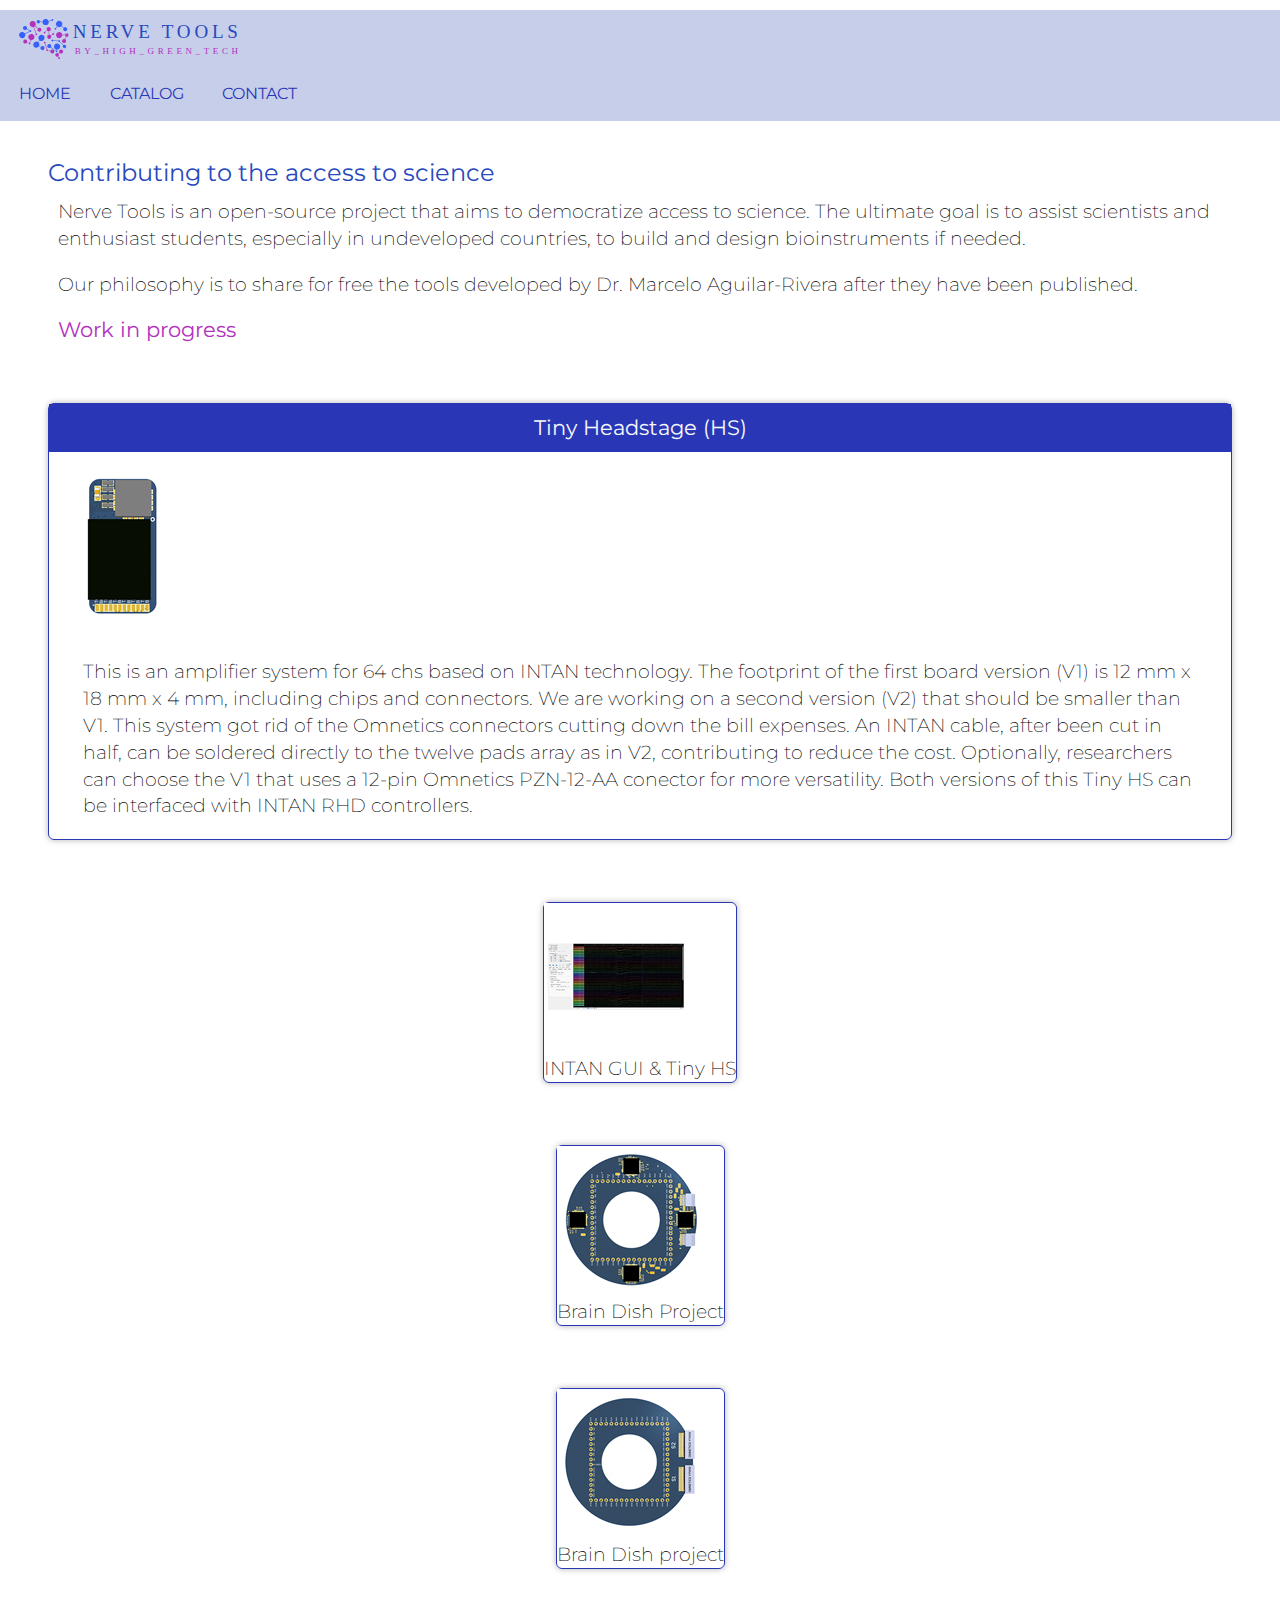
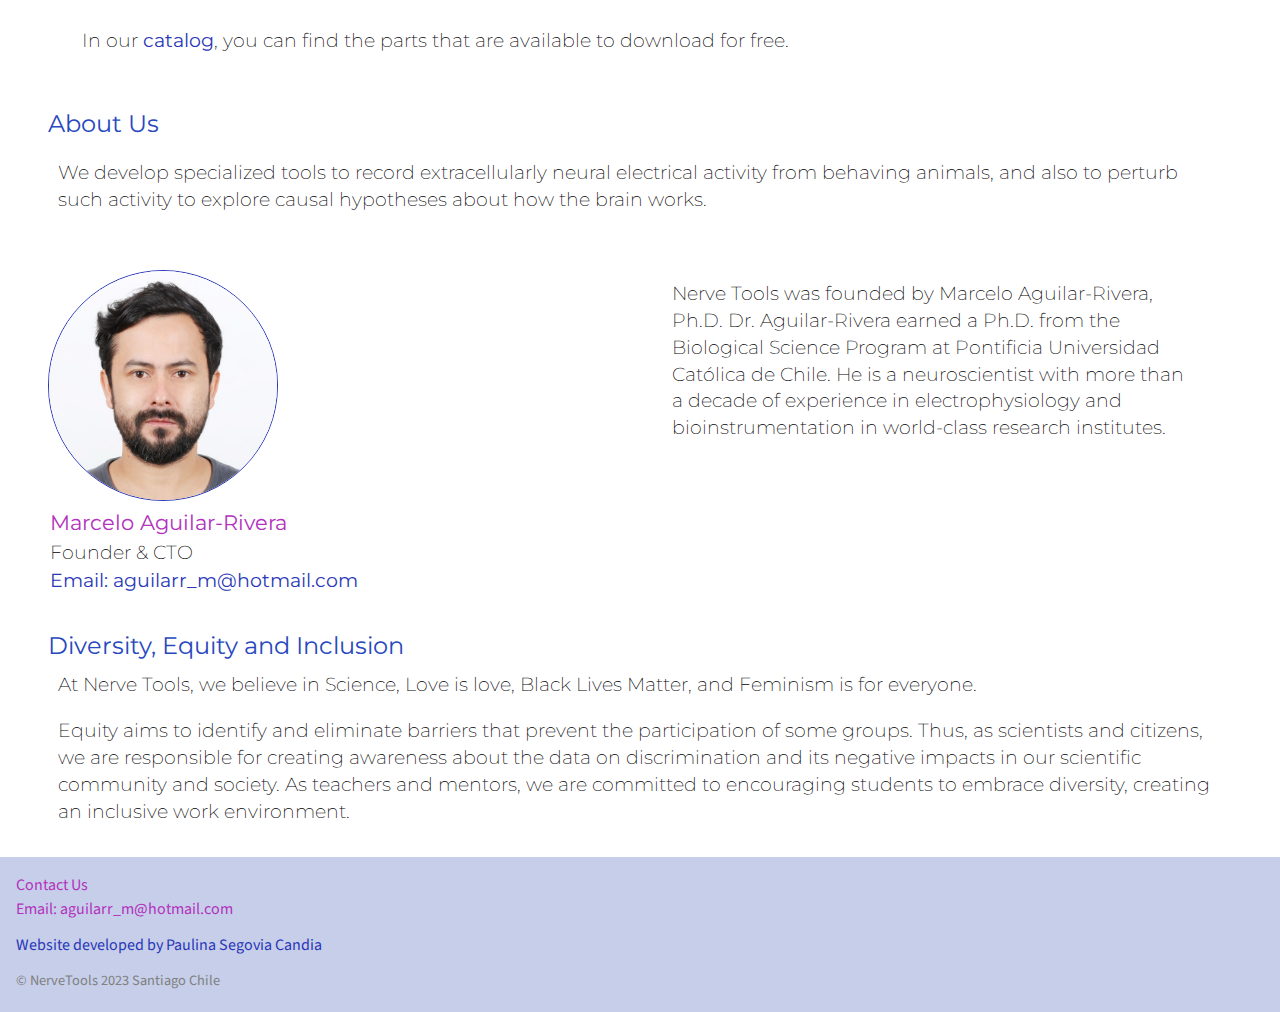
==== index.html @ 21c8c2d5 "CSS variables" ====
<!DOCTYPE html>
<html lang="en">
  <head>
    <meta charset="utf-8">
    <meta http-equiv="X-UA-Compatible" content="ie=edge">
    <meta name="viewport" content="width=device-width, initial-scale=1"> <!-- to make it responsive -->

    <meta name="description" content="Nervetools by HiGreenTech ">
    <meta name="keywords" content="HiGreenTech, Nervetools, tools for neuroscience, Marcelo Aguilar Rivera ">
    <meta name="author" content="Paulina Segovia, Marcelo Aguilar Rivera">

    <title>Nervetools by Hi Green Tech</title>
    <link rel="stylesheet" href="css/reset.css">
    <link rel="stylesheet" href="css/main.css">
    <link rel="preconnect" href="https://fonts.googleapis.com">
    <link rel="preconnect" href="https://fonts.gstatic.com" crossorigin>
    <link href="https://fonts.googleapis.com/css2?family=Montserrat:wght@200;300;400;800&family=Source+Sans+Pro:wght@200;300;400&display=swap" rel="stylesheet">
    
  </head>

<body>

  <header>
    <div class="logo">
    <img  class="logo" src="images/Logo.svg" alt="Nerve Tools logo">
    </div>

    <div id="nav">
      <nav class="navigation">
        <ul>
          <li><a href="#" class="current">Home</a></li>
          <li><a href="pages/products.html">Catalog</a></li>
          <li><a href="pages/contact.html">Contact</a></li>
        </ul>      
      </nav>
    </div>
  </header>

  <main>
    <article class="description">
   
    <h1>Contributing to the access to science</h1>

    <div class="grouping">
      <p>Nerve Tools is an open-source project that aims to democratize access to science. The ultimate goal is to assist scientists and enthusiast students, especially in undeveloped countries, to build and design bioinstruments if needed.</p>
      <p>Our philosophy is to share for free the tools developed by Dr. Marcelo Aguilar-Rivera after they have been published.</p>
    </div>

    <h2>Work in progress</h2>
  
    <div class="prodPic">
      <article id="tinyHS">
        <h2> Tiny Headstage (HS)</h2>
        <img src="images/tinyHeadstageSm.jpg" alt="TINY HEADSTAGE">
        
        <p>This is an amplifier system for 64 chs based on INTAN technology. The footprint of the first board version (V1) is 12 mm x 18 mm x 4 mm, including chips and connectors. We are working on a second version (V2) that should be smaller than V1. This system got rid of the Omnetics connectors cutting down the bill expenses. An INTAN cable, after been cut in half, can be soldered directly to the twelve pads array as in V2, contributing to reduce the cost. Optionally, researchers can choose the V1 that uses a 12-pin Omnetics PZN-12-AA conector for more versatility. Both versions of this Tiny HS can be interfaced with INTAN RHD controllers. </p>
      </article>

      <article id="intanG">
        <img src="images/intanGuiSm.jpg" alt="INTAN GUi">
        <h3> INTAN GUI & Tiny HS</h3>
      </article>
  
      <article id="brainD">
        <img src="images/BrainDishProjectSm.jpg" alt="brain dish project">
        <h3> Brain Dish Project</h3>
      </article>

      <article id="brainD2">
        <img src="images/BrainDishProject2Sm.jpg" alt="brain dish project">
        <h3>Brain Dish project</h3>
      </article>

    <div class="grouping">
     
     
      <p>In our<a id="catalogue" href="pages/products.html"> catalog</a>, you can find the parts that are available to download for free.</p>
      </div>
    
  </div>
  </article>

  <article class="grouping" id="about">
      <h1>About Us</h1>

      <div class="grouping2">
      <p id="p1">We develop specialized tools to record extracellularly neural electrical activity from behaving animals, and also to perturb such activity to explore causal hypotheses about how the brain works.</p>
      
      <div class="marcelo" id="marceloInfo">
        <img id="marceloPic" src="images/marcelo2.jpeg" alt="Marcelo Aguilar-Rivera">
      <h2>Marcelo Aguilar-Rivera</h2>
      <h3 id="founder">Founder & CTO</h3>
      <a class="email" href="mailto:aguilarr_m@hotmail.com">Email: aguilarr_m@hotmail.com</a> 
      </div>
     
      <div id="descP">
        <p> Nerve Tools was founded by Marcelo Aguilar-Rivera, Ph.D. Dr. Aguilar-Rivera earned a Ph.D. from the Biological Science Program at Pontificia Universidad Católica de Chile. He is a neuroscientist with more than a decade of experience in electrophysiology and bioinstrumentation in world-class research institutes. </p>  
      </div>   

    </div>
  </article>

  <article class="DEI">
      <h1>Diversity, Equity and Inclusion</h1>
      <p>At Nerve Tools, we believe in Science, Love is love, Black Lives Matter, and Feminism is for everyone. </p>
    
      <p>  Equity aims to identify and eliminate barriers that prevent the participation of some groups. Thus, as scientists and citizens, we are responsible for creating awareness about the data on discrimination and its negative impacts in our scientific community and society. As teachers and mentors, we are committed to encouraging students to embrace diversity, creating an inclusive work environment.</p>
  </article>

</main>
<footer>
  <div>
   <ul>
    <li><a href="pages/contact.html">Contact Us</a> </li>
    <li><a href="mailto:aguilarr_m@hotmail.com">Email: aguilarr_m@hotmail.com</a></li>
    
   </ul>


    <p id="paulina"> Website developed by Paulina Segovia Candia</p>
    <p class="copy">&copy; NerveTools 2023 Santiago Chile</p>


  </div>

</footer>
</body>
  </html>
---- css/main.css ----
/*****************************************************************
***********************************************************
     2. GLOBAL STYLES FOR ALL PAGES
***********************************************************
**********************************************************************/


  /* GLOBAL VARIABLES */

:root {
  /* typography*/
  --primary-font: 'Montserrat', sans-serif;
  --secondary-font: 'Source Sans Pro', serif;
  --fw-l: 200;
  --fw-m:400;
  --fw-b:800;
  --fs-base: 1rem;
  
  /* colors  */
  
  --primary-color: #c6ceea;
  --secondary-color: #2937B7;
  --tertiary-color: #B232BD;
  --neutral-lt-color: #f8f9fa;
  
  /* helper  */
  --spacer: 1.5rem;
  --spacer-dbl: calc(var(--spacer) * 2);
  --border-radius: 6px;
  --shadow: 0 0 6px rgba(0,0,0,.3);
  }

  * {
    margin: 0;
    padding: 0;
    box-sizing: border-box;
  }

  body {
    font-family: var(--primary-font);
    max-width: 1800px;
    margin: auto;
    min-height: 100vh;
    /* width: 100%; */
    /* height: 100%; */
  }
  
  img {
    max-width: 100%;
    height: auto;
    
  }
  
  /********************************************************
***********************************************************
     3. HEADER
***********************************************************
**************************************************************/

  header {   
    background-color: var(--primary-color);
    margin-bottom: 0;
    color: var(--secondary-color);
  }

  .logo {
    display: flex;
    flex-direction: row;
    margin: .6em .6em 0 .6em;
  }
  
  a {
    text-decoration: none;
    color: var(--secondary-color);
  }

   /********************************************************
***********************************************************
     4. NAV
***********************************************************
**************************************************************/

.navigation { margin-top: .5em; }

.navigation ul {
  display: flex;
  flex-direction:row;
  justify-content: space-around;
}

.navigation li{
  padding: .4em;
  border-bottom: none;
  font-weight:400;
  /* font-family: var(--primary-font); */
  }

.navigation a {
  text-transform: uppercase;
  display: block;
  padding: .8em;
  font-size: 1em;
}

.navigation a:hover {  color: #4BA2C2; }

.navigation a:active {  color: #B232BD; }


   /********************************************************
***********************************************************
     5. MAIN
***********************************************************
**************************************************************/
 

  main article {
    margin: 1em 1.5em 0 1.5em;;
    /* padding: .5em 0; */
    /* font-family: var(--primary-font); */
    line-height: 1.4em;
    font-weight: var(--fw-l);
    /* max-width: 800px; */
  }

  main h1 {
    color: #2848BE;
    font-size: calc(var(--fs-base)*1.5);
    font-weight: var(--fw-m);
    margin-bottom: .5em;
    line-height: 1.1em;
  }

  main h2 {
    color: #B232BD;
    font-size: calc(var(--fs-base)*1.3);
    margin-bottom: .3em;
    font-weight: var(--fw-m);
    margin: .5em .5em 1em .5em;
}

  /* main h3 {
    color: var(--secondary-color);
    font-weight: var(--fw-l);
   
} */

div.prodPic {
  display: flex;
  flex-direction: column;
  gap: var(--spacer);
  /* flex-direction: column;
  justify-content: center;
  align-items: center; */
}

.prodPic article {
  border: solid 1px var(--secondary-color);
  border-radius:  var(--border-radius);
  box-shadow: var(--shadow);  
}

.prodPic h2 {
  text-align: center;
  background-color: var(--secondary-color);
  color: var(--neutral-lt-color);
  margin-top: 0;
  margin-left: 0;
  margin-right: 0;
  padding: 0.5em;
}
 .prodPic img {
  margin: auto;
 }

 .prodPic p {
  padding: var(--spacer) var(--spacer) 0;
}


#catalogue {
  color:var(--secondary-color);
}
 
.marcelo h3 {
  margin: .5em .5em 1em .5em; 
}

article p {
  margin: .5em .5em 1em .5em;
}
.products a, .description a {
    color: var(--tertiary-color);
    font-weight: var(--fw-m);
}

.bigManip, .smallManip, .PCBs, .screws {
    display: flex;
    flex-wrap: wrap;
    gap: 0 2em;
    justify-content:space-around;
    margin-bottom: .5em;
}

#marceloPic {
  border-radius: 10em;
  border: solid 1px var(--secondary-color);
  max-width: 40%;
}

.marcelo h2, .marcelo h3, .marcelo a {
    margin: .2em 0 ;
}

.email {
    color:var(--secondary-color);
    /* font-family: var(--primary-font); */
    font-weight: var(--fw-m);
}

.DEI ul li::before {
  content: "\2022"; 
  color:var(--secondary-color);
  display: inline-block; 
  width: 1.5em; 
  margin-left: 1em; 
} 

 /********************************************************
***********************************************************
     5. CONTACT FORM
***********************************************************
**************************************************************/

.contactForm {  
  min-height: 100vh;
 }

 #simpleForm {
  margin: auto ;
  margin-top: 3em;
  padding: 1.5em;
  border: solid 2px var(--secondary-color);
  border-radius: 10px;
  min-width: 200px;
  max-width: 350px;
 }


/*
.contactForm p {
  font-size: 1em;
  margin-bottom: .5em;
}

form {
  background-color: #fff;
  border: solid 1px #666;
  padding: 1em;
  margin-bottom: 2em;
}

fieldset {
  padding: 1em;
  margin-bottom: 1em;
  border-radius: 5px;
}

legend {  padding: .5em; }

form li {
  margin-bottom: .7em;
  padding: .2em;
}

input[type="radio"]+label, input[type="checkbox"]+label { ********ATTRIBUTE SELECTOR****** */
  /* display: inline;
  padding-right: .5em;
}

input, textarea, select{
  padding: .5em;
  font-family: 'Montserrat', sans-serif;
  border: solid 1px #1161A2;
  border-radius: 3px;
}

.radio li {  display: inline-block; }

.span {
  padding-bottom: .5em;
  display: block;
}

.rSign { font-size: 1.5em; }

#message {
  display: block;
  width: 100%;
  resize: none;
  height: 200px;
}

#required {
  color: black;
  margin: 0;
  padding: 0 0.2em 1em;
  font-size: 1em;
}

#submit {
  padding: 1em 10em;
  font-size: .8em;
  text-transform: uppercase;
  color: white;
  background-color:#B232BD;
  display: block;
  margin: auto;
}

#contactUs {
  margin: 1em auto;
  padding: 1em;
  background-color: #9BA9D7;
} */

 /********************************************************
***********************************************************
     5. FOOTER
***********************************************************
**************************************************************/

footer div {
    padding: 1em ;
    background-color: var(--primary-color);
    margin-top: 2em;
    color: var(--tertiary-color);
    font-family: 'Source Sans Pro';
}

#paulina {
  color: var(--secondary-color);
  margin-top: 1em;
  font-size: 1em;
}
footer a {
    color:var(--tertiary-color);
    line-height: 1.5em;
}

footer a:hover {  color: #4BA2C2; }

footer a:active {  color:var(--secondary-color); }

.copy {
    font-size: .9em;
    color: gray;
    line-height: 2em;
    margin-top: 1em;
}


/* beginning Medium and desktop size screen*/

@media screen and (min-width:601px) {

  .navigation ul {
    justify-content:flex-start;
  }

  main {
    font-size: 1.2em;
    margin-left: 2.5em;
    margin-right: 2.5em;
}


 main article {
  margin: auto;
  margin-top: 2em;
 }

.prodPic {
  display: flex;
  flex: row;
  gap: var(--spacer-dbl);
  /* grid-column: 1 / span 3;
  grid-row: 1 / span 3; */

}
 
  /*******ABOUT US HOME*********/
.grouping2 {
  display: grid;
  gap: 2em;
}

#p1 {
  grid-column: 1 / span 3 ;
  grid-row: 1 / 1;
}
#marceloInfo {
  grid-column: 1/ 2;
  grid-row: 2 / 3;
}

#descPic {
  grid-column: 2 / 3;
  grid-row: 2 / 3;
}

.marcelo h2, .marcelo h3, .marcelo a {
  margin: .1em;
}
}
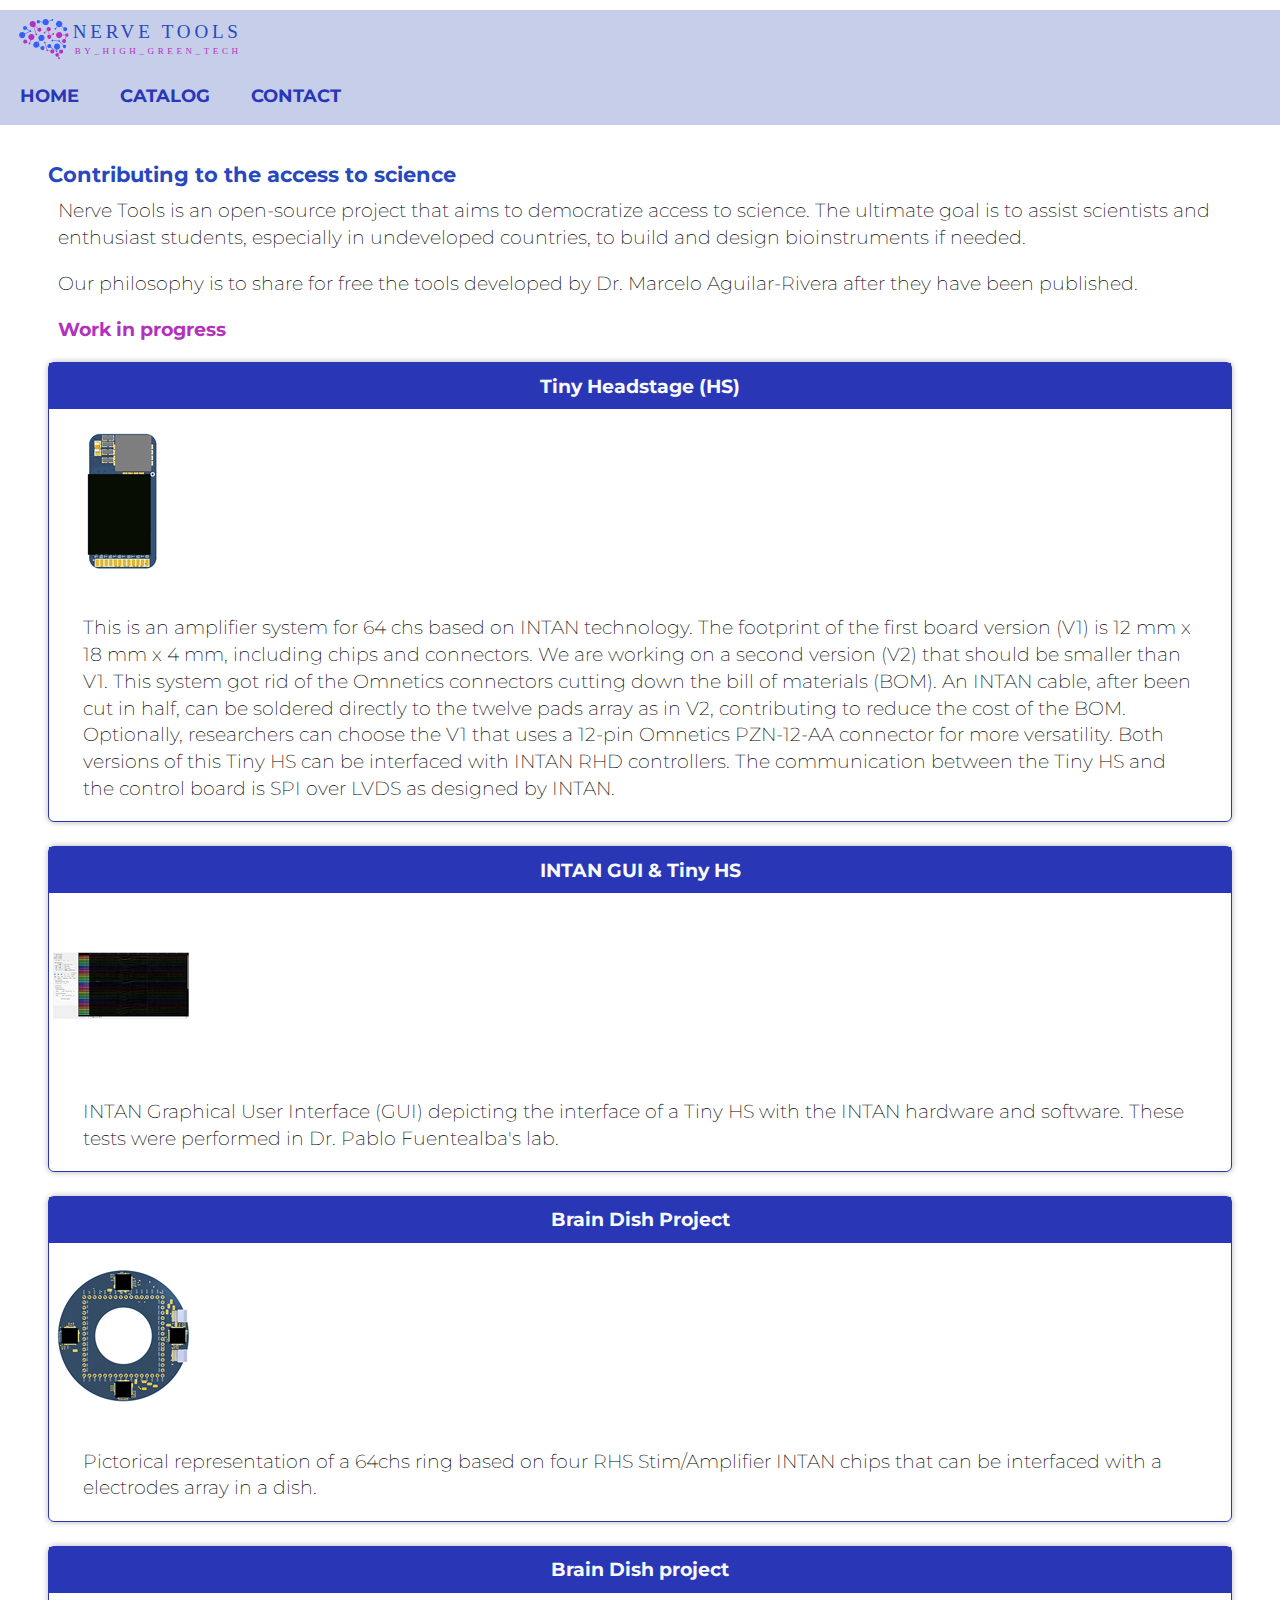
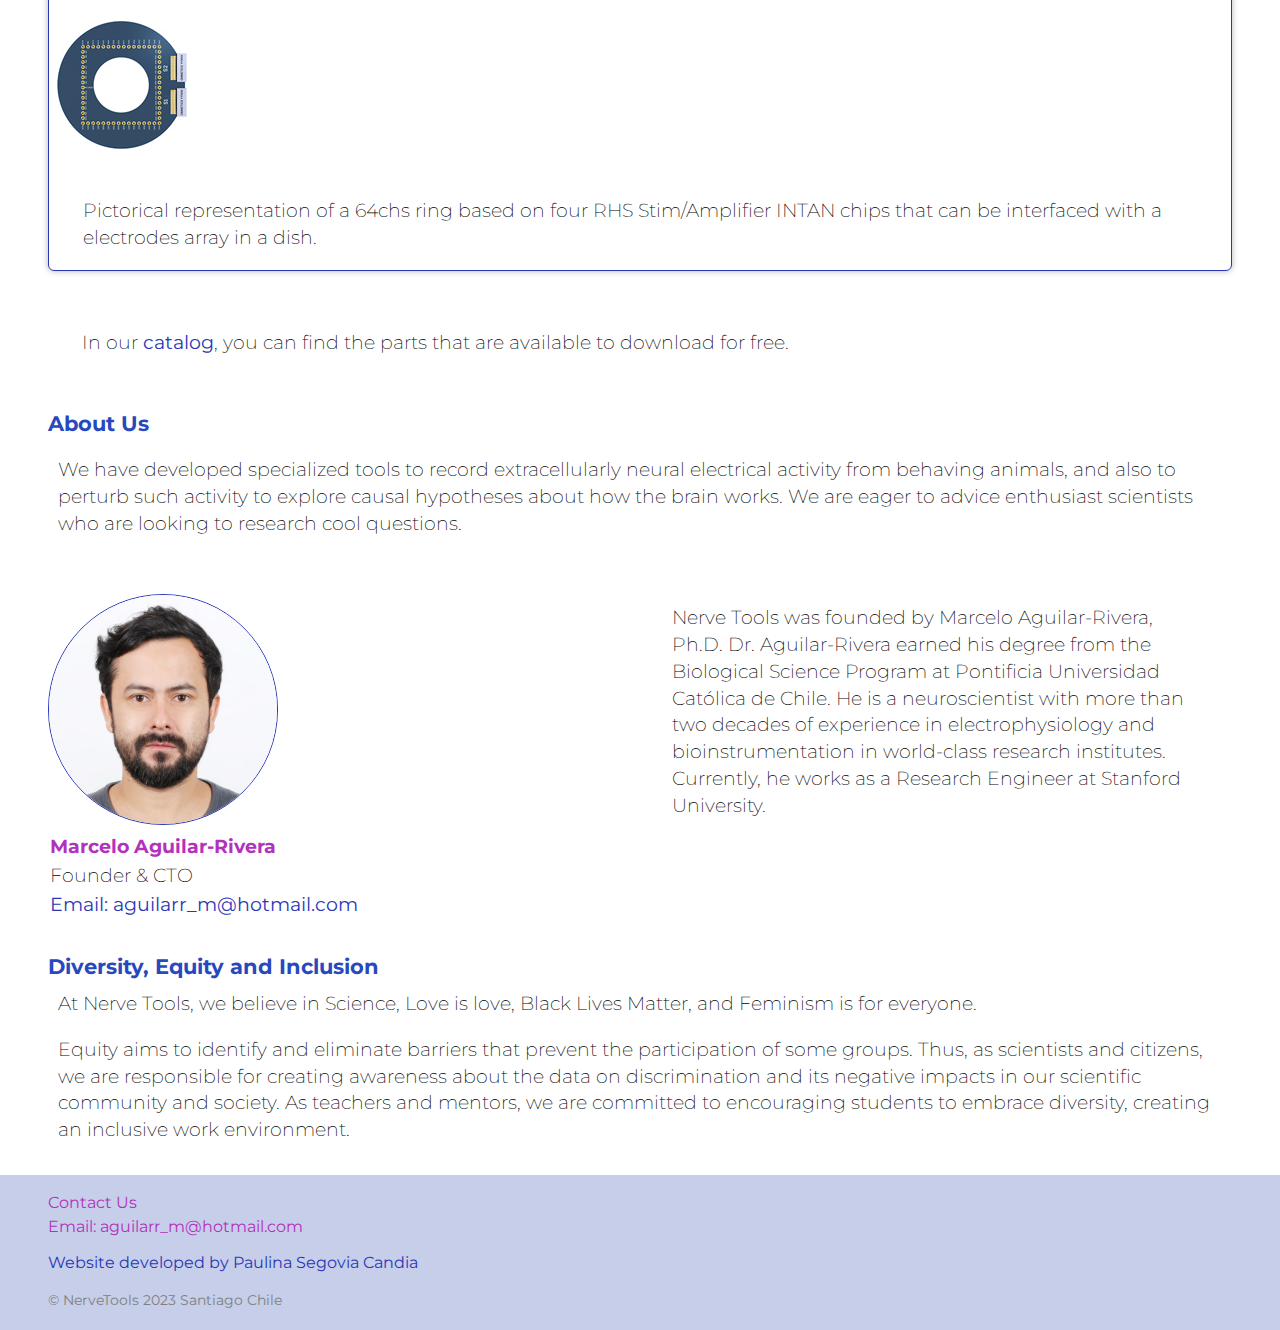
==== commit fd7e65fe: "mian CSS modifications HTML new content" ====
--- a/index.html
+++ b/index.html
@@ -14,7 +14,7 @@
     <link rel="stylesheet" href="css/main.css">
     <link rel="preconnect" href="https://fonts.googleapis.com">
     <link rel="preconnect" href="https://fonts.gstatic.com" crossorigin>
-    <link href="https://fonts.googleapis.com/css2?family=Montserrat:wght@200;300;400;800&family=Source+Sans+Pro:wght@200;300;400&display=swap" rel="stylesheet">
+    <link href="https://fonts.googleapis.com/css2?family=Montserrat:wght@200;300;400;700;800&family=Source+Sans+Pro:wght@200;300;400&display=swap" rel="stylesheet">
     
   </head>
 
@@ -53,22 +53,26 @@
         <h2> Tiny Headstage (HS)</h2>
         <img src="images/tinyHeadstageSm.jpg" alt="TINY HEADSTAGE">
         
-        <p>This is an amplifier system for 64 chs based on INTAN technology. The footprint of the first board version (V1) is 12 mm x 18 mm x 4 mm, including chips and connectors. We are working on a second version (V2) that should be smaller than V1. This system got rid of the Omnetics connectors cutting down the bill expenses. An INTAN cable, after been cut in half, can be soldered directly to the twelve pads array as in V2, contributing to reduce the cost. Optionally, researchers can choose the V1 that uses a 12-pin Omnetics PZN-12-AA conector for more versatility. Both versions of this Tiny HS can be interfaced with INTAN RHD controllers. </p>
+        <p>This is an amplifier system for 64 chs based on INTAN technology. The footprint of the first board version (V1) is 12 mm x 18 mm x 4 mm, including chips and connectors. We are working on a second version (V2) that should be smaller than V1. This system got rid of the Omnetics connectors cutting down the bill of materials (BOM). An INTAN cable, after been cut in half, can be soldered directly to the twelve pads array as in V2, contributing to reduce the cost of the BOM. Optionally, researchers can choose the V1 that uses a 12-pin Omnetics PZN-12-AA connector for more versatility. Both versions of this Tiny HS can be interfaced with INTAN RHD controllers. The communication between the Tiny HS and the control board is SPI over LVDS as designed by INTAN.</p>
       </article>
 
       <article id="intanG">
+        <h2> INTAN GUI & Tiny HS</h2>
         <img src="images/intanGuiSm.jpg" alt="INTAN GUi">
-        <h3> INTAN GUI & Tiny HS</h3>
+        <p>INTAN Graphical User Interface (GUI) depicting the interface of a Tiny HS with the INTAN hardware and software. These tests were performed in Dr. Pablo Fuentealba's lab.</p>
+        
       </article>
   
       <article id="brainD">
+        <h2> Brain Dish Project</h2>
         <img src="images/BrainDishProjectSm.jpg" alt="brain dish project">
-        <h3> Brain Dish Project</h3>
+        <p>Pictorical representation of a 64chs ring based on four RHS Stim/Amplifier INTAN chips that can be interfaced with a electrodes array in a dish.</p>
       </article>
 
       <article id="brainD2">
+        <h2>Brain Dish project</h2>
         <img src="images/BrainDishProject2Sm.jpg" alt="brain dish project">
-        <h3>Brain Dish project</h3>
+        <p>Pictorical representation of a 64chs ring based on four RHS Stim/Amplifier INTAN chips that can be interfaced with a electrodes array in a dish.</p>
       </article>
 
     <div class="grouping">
@@ -84,7 +88,7 @@
       <h1>About Us</h1>
 
       <div class="grouping2">
-      <p id="p1">We develop specialized tools to record extracellularly neural electrical activity from behaving animals, and also to perturb such activity to explore causal hypotheses about how the brain works.</p>
+      <p id="p1">We have developed specialized tools to record extracellularly neural electrical activity from behaving animals, and also to perturb such activity to explore causal hypotheses about how the brain works. We are eager to advice enthusiast scientists who are looking to research cool questions. </p>
       
       <div class="marcelo" id="marceloInfo">
         <img id="marceloPic" src="images/marcelo2.jpeg" alt="Marcelo Aguilar-Rivera">
@@ -94,7 +98,7 @@
       </div>
      
       <div id="descP">
-        <p> Nerve Tools was founded by Marcelo Aguilar-Rivera, Ph.D. Dr. Aguilar-Rivera earned a Ph.D. from the Biological Science Program at Pontificia Universidad Católica de Chile. He is a neuroscientist with more than a decade of experience in electrophysiology and bioinstrumentation in world-class research institutes. </p>  
+        <p> Nerve Tools was founded by Marcelo Aguilar-Rivera, Ph.D. Dr. Aguilar-Rivera earned his degree from the Biological Science Program at Pontificia Universidad Católica de Chile. He is a neuroscientist with more than two decades of experience in electrophysiology and bioinstrumentation in world-class research institutes. Currently, he works as a Research Engineer at Stanford University. </p>  
       </div>   
 
     </div>
--- a/css/main.css
+++ b/css/main.css
@@ -13,7 +13,7 @@
   --secondary-font: 'Source Sans Pro', serif;
   --fw-l: 200;
   --fw-m:400;
-  --fw-b:800;
+  --fw-b:700;
   --fs-base: 1rem;
   
   /* colors  */
@@ -48,7 +48,7 @@
   img {
     max-width: 100%;
     height: auto;
-    
+ 
   }
   
   /********************************************************
@@ -99,7 +99,8 @@
   text-transform: uppercase;
   display: block;
   padding: .8em;
-  font-size: 1em;
+  font-weight: var(--fw-b);
+  font-size: calc(var(--fs-base) * 1.1);
 }
 
 .navigation a:hover {  color: #4BA2C2; }
@@ -113,29 +114,29 @@
 ***********************************************************
 **************************************************************/
  
-
+  main {
+    margin: 1.5em;
+  }
+  
   main article {
     margin: 1em 1.5em 0 1.5em;;
-    /* padding: .5em 0; */
-    /* font-family: var(--primary-font); */
     line-height: 1.4em;
     font-weight: var(--fw-l);
-    /* max-width: 800px; */
   }
 
   main h1 {
     color: #2848BE;
-    font-size: calc(var(--fs-base)*1.5);
-    font-weight: var(--fw-m);
+    font-size: calc(var(--fs-base)*1.3);
+    font-weight: var(--fw-b);
     margin-bottom: .5em;
     line-height: 1.1em;
   }
 
   main h2 {
     color: #B232BD;
-    font-size: calc(var(--fs-base)*1.3);
+    font-size: calc(var(--fs-base)*1.2);
     margin-bottom: .3em;
-    font-weight: var(--fw-m);
+    font-weight: var(--fw-b);
     margin: .5em .5em 1em .5em;
 }
 
@@ -158,6 +159,7 @@
   border: solid 1px var(--secondary-color);
   border-radius:  var(--border-radius);
   box-shadow: var(--shadow);  
+  margin: 0;
 }
 
 .prodPic h2 {
@@ -331,11 +333,11 @@
 **************************************************************/
 
 footer div {
-    padding: 1em ;
+    padding: 1em 3em;
     background-color: var(--primary-color);
     margin-top: 2em;
     color: var(--tertiary-color);
-    font-family: 'Source Sans Pro';
+    font-family: var(--primary-font);
 }
 
 #paulina {
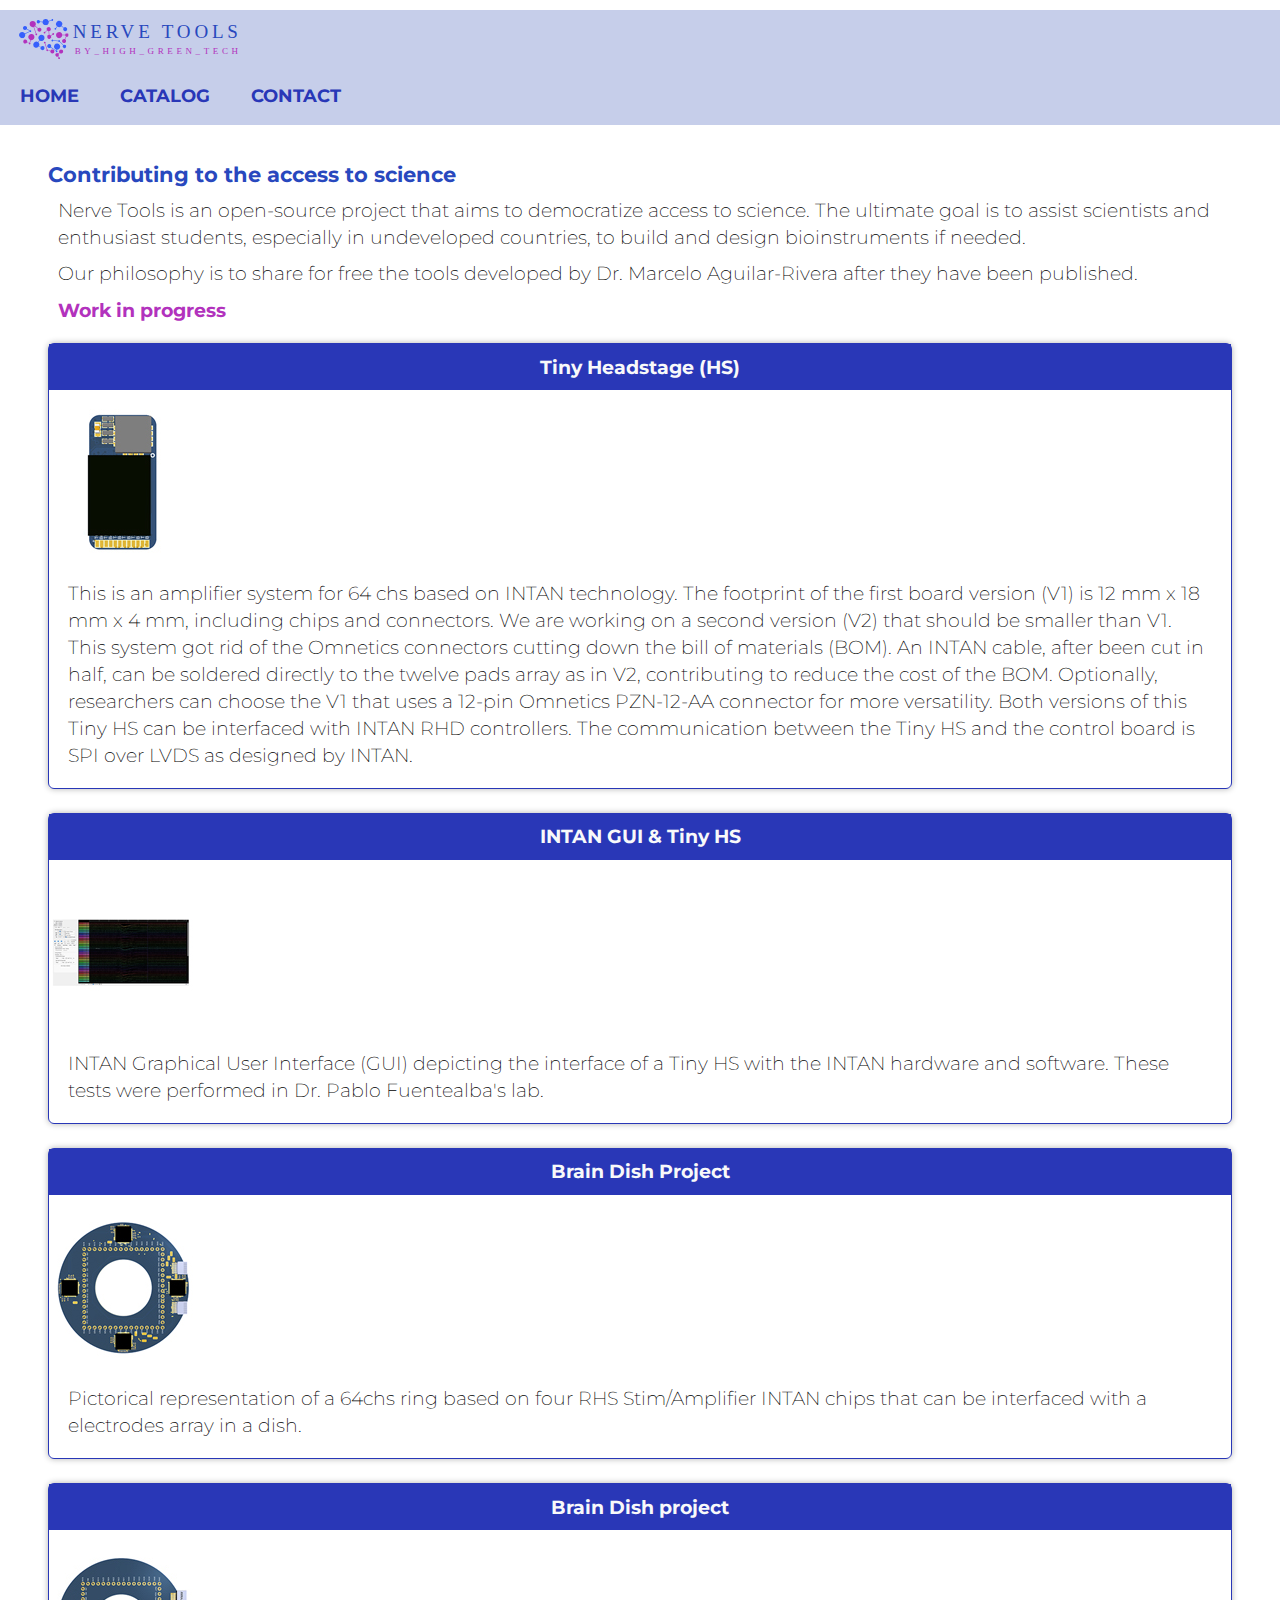
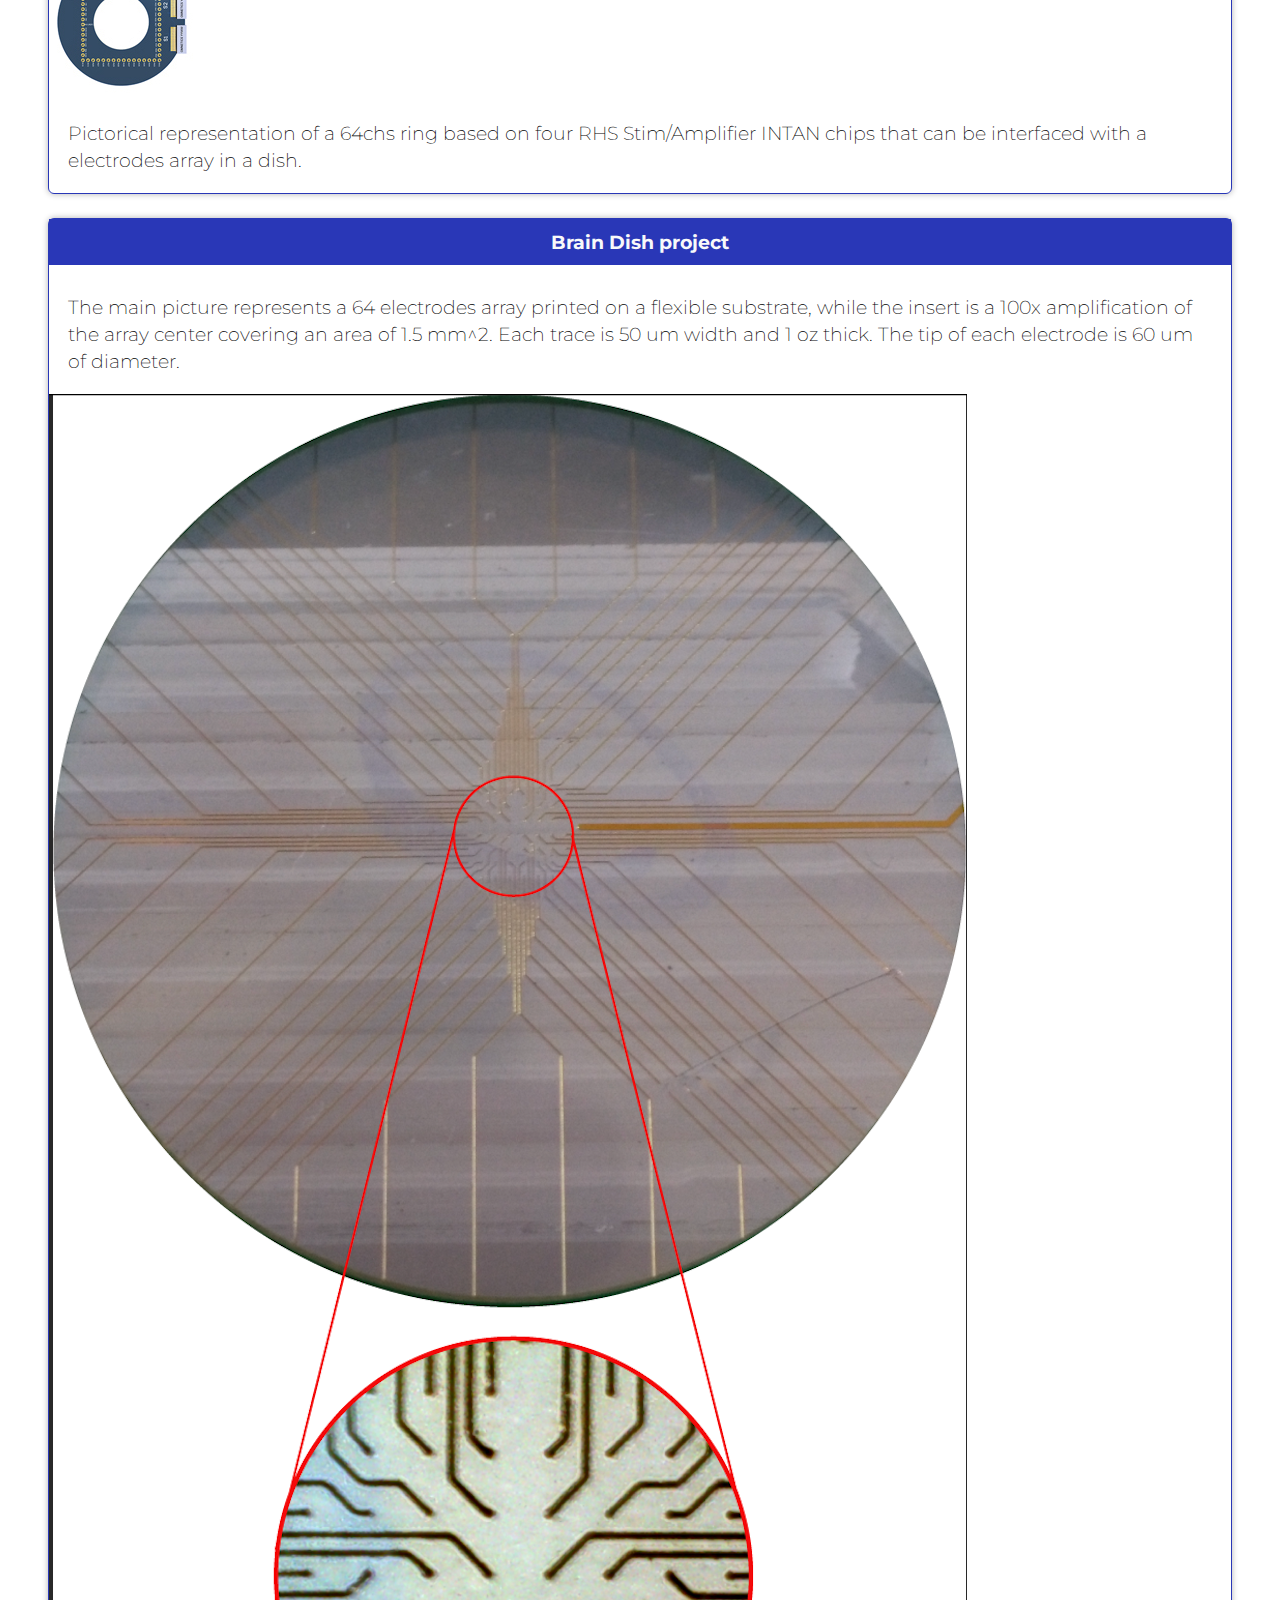
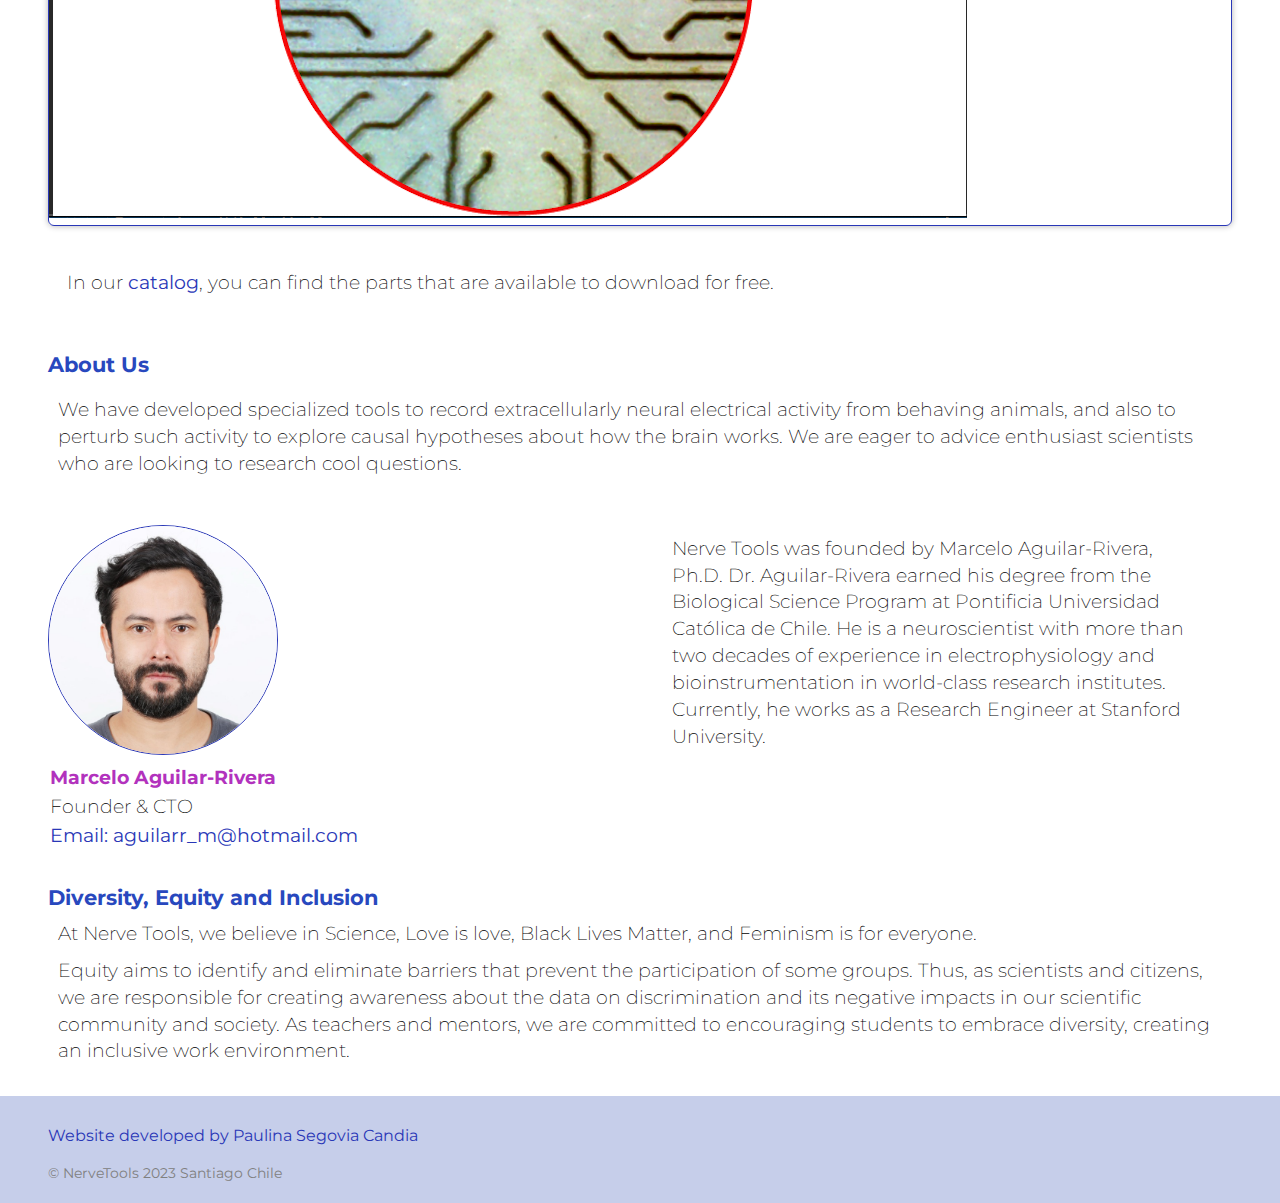
==== commit 25725713: "New content and images" ====
--- a/index.html
+++ b/index.html
@@ -49,33 +49,40 @@
     <h2>Work in progress</h2>
   
     <div class="prodPic">
-      <article id="tinyHS">
+      <article class="artCards">
         <h2> Tiny Headstage (HS)</h2>
         <img src="images/tinyHeadstageSm.jpg" alt="TINY HEADSTAGE">
         
         <p>This is an amplifier system for 64 chs based on INTAN technology. The footprint of the first board version (V1) is 12 mm x 18 mm x 4 mm, including chips and connectors. We are working on a second version (V2) that should be smaller than V1. This system got rid of the Omnetics connectors cutting down the bill of materials (BOM). An INTAN cable, after been cut in half, can be soldered directly to the twelve pads array as in V2, contributing to reduce the cost of the BOM. Optionally, researchers can choose the V1 that uses a 12-pin Omnetics PZN-12-AA connector for more versatility. Both versions of this Tiny HS can be interfaced with INTAN RHD controllers. The communication between the Tiny HS and the control board is SPI over LVDS as designed by INTAN.</p>
       </article>
 
-      <article id="intanG">
+      <article class="artCards">
         <h2> INTAN GUI & Tiny HS</h2>
         <img src="images/intanGuiSm.jpg" alt="INTAN GUi">
         <p>INTAN Graphical User Interface (GUI) depicting the interface of a Tiny HS with the INTAN hardware and software. These tests were performed in Dr. Pablo Fuentealba's lab.</p>
         
       </article>
   
-      <article id="brainD">
+      <article class="artCards">
         <h2> Brain Dish Project</h2>
         <img src="images/BrainDishProjectSm.jpg" alt="brain dish project">
         <p>Pictorical representation of a 64chs ring based on four RHS Stim/Amplifier INTAN chips that can be interfaced with a electrodes array in a dish.</p>
       </article>
 
-      <article id="brainD2">
+      <article class="artCards">
         <h2>Brain Dish project</h2>
         <img src="images/BrainDishProject2Sm.jpg" alt="brain dish project">
         <p>Pictorical representation of a 64chs ring based on four RHS Stim/Amplifier INTAN chips that can be interfaced with a electrodes array in a dish.</p>
       </article>
 
-    <div class="grouping">
+      <article class="artCards">
+        <h2>Brain Dish project</h2>
+        <p>The main picture represents a 64 electrodes array printed on a flexible substrate, while the insert is a 100x amplification of the array center covering an area of 1.5 mm^2. Each trace is 50 um width and 1 oz thick. The tip of each electrode is 60 um of diameter.</p>
+        <img src="images/flexElectrodes.png" alt="brain dish project">
+        
+      </article>
+
+      <div class="grouping">
      
      
       <p>In our<a id="catalogue" href="pages/products.html"> catalog</a>, you can find the parts that are available to download for free.</p>
@@ -114,11 +121,11 @@
 </main>
 <footer>
   <div>
-   <ul>
+   <!-- <ul>
     <li><a href="pages/contact.html">Contact Us</a> </li>
     <li><a href="mailto:aguilarr_m@hotmail.com">Email: aguilarr_m@hotmail.com</a></li>
     
-   </ul>
+   </ul> -->
 
 
     <p id="paulina"> Website developed by Paulina Segovia Candia</p>
--- a/css/main.css
+++ b/css/main.css
@@ -155,7 +155,7 @@
   align-items: center; */
 }
 
-.prodPic article {
+.artCards {
   border: solid 1px var(--secondary-color);
   border-radius:  var(--border-radius);
   box-shadow: var(--shadow);  
@@ -176,7 +176,7 @@
  }
 
  .prodPic p {
-  padding: var(--spacer) var(--spacer) 0;
+  padding: .5em;
 }
 
 
@@ -189,8 +189,9 @@
 }
 
 article p {
-  margin: .5em .5em 1em .5em;
-}
+  margin: .5em;
+}
+
 .products a, .description a {
     color: var(--tertiary-color);
     font-weight: var(--fw-m);
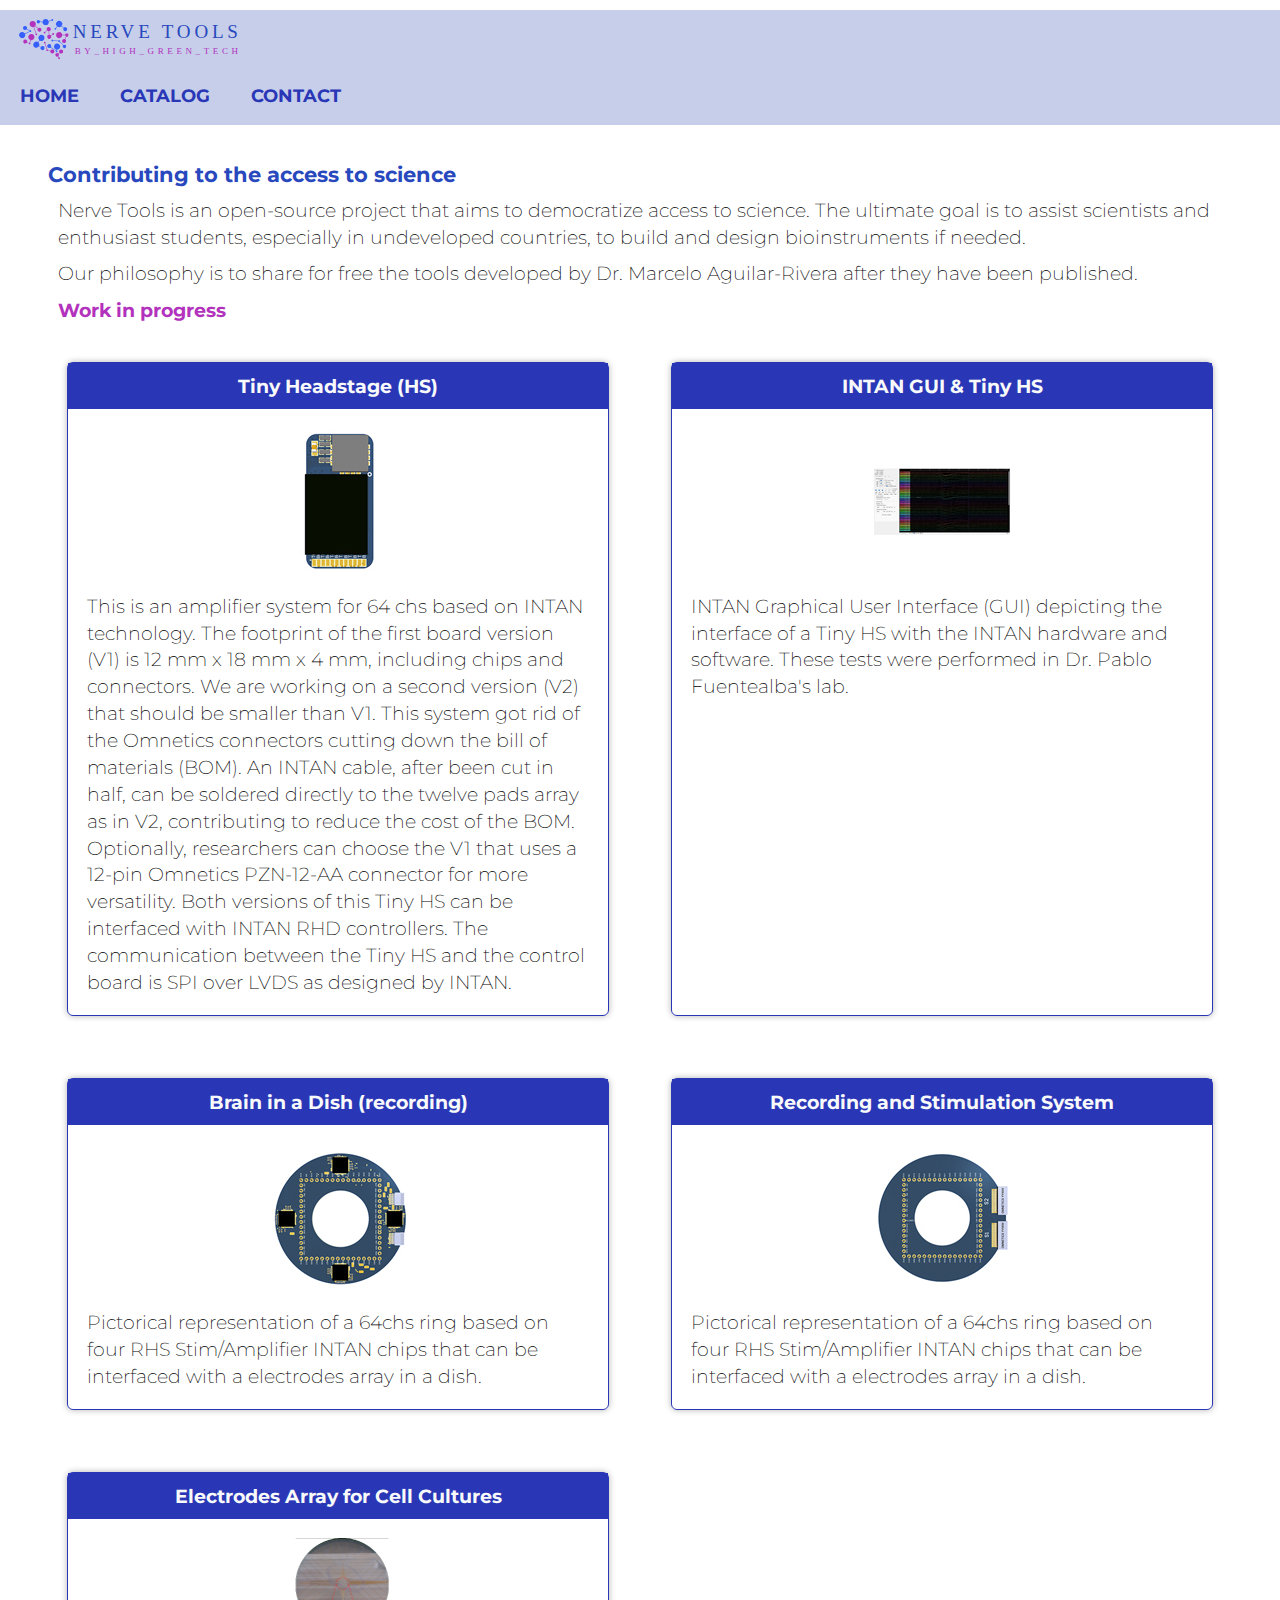
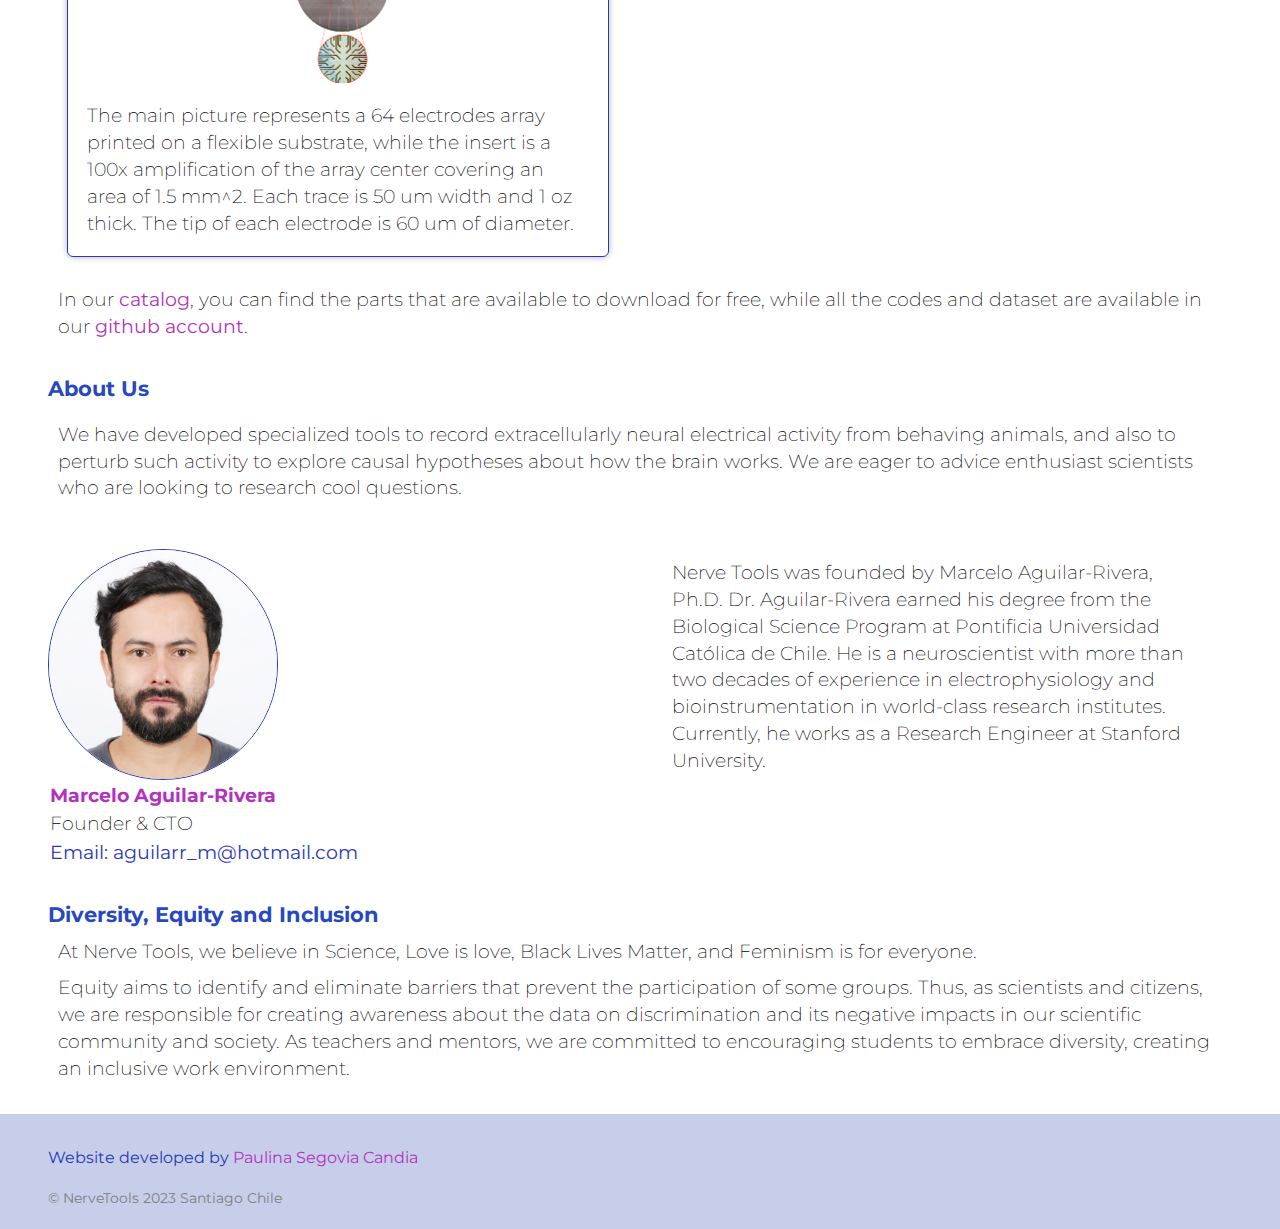
==== commit f0ff0651: "new images, new layout midsize" ====
--- a/index.html
+++ b/index.html
@@ -64,30 +64,27 @@
       </article>
   
       <article class="artCards">
-        <h2> Brain Dish Project</h2>
+        <h2> Brain in a Dish (recording)</h2>
         <img src="images/BrainDishProjectSm.jpg" alt="brain dish project">
         <p>Pictorical representation of a 64chs ring based on four RHS Stim/Amplifier INTAN chips that can be interfaced with a electrodes array in a dish.</p>
       </article>
 
       <article class="artCards">
-        <h2>Brain Dish project</h2>
+        <h2>Recording and Stimulation System</h2>
         <img src="images/BrainDishProject2Sm.jpg" alt="brain dish project">
         <p>Pictorical representation of a 64chs ring based on four RHS Stim/Amplifier INTAN chips that can be interfaced with a electrodes array in a dish.</p>
       </article>
 
       <article class="artCards">
-        <h2>Brain Dish project</h2>
+        <h2>Electrodes Array for Cell Cultures</h2>
+        <img src="images/flexElectrodes_small.png" alt="Electrodes array for cell cultures">
         <p>The main picture represents a 64 electrodes array printed on a flexible substrate, while the insert is a 100x amplification of the array center covering an area of 1.5 mm^2. Each trace is 50 um width and 1 oz thick. The tip of each electrode is 60 um of diameter.</p>
-        <img src="images/flexElectrodes.png" alt="brain dish project">
+      
         
       </article>
-
-      <div class="grouping">
-     
-     
-      <p>In our<a id="catalogue" href="pages/products.html"> catalog</a>, you can find the parts that are available to download for free.</p>
-      </div>
-    
+  </div>
+  <div class="grouping">
+    <p>In our<a href="pages/products.html"> catalog</a>, you can find the parts that are available to download for free, while all the codes and dataset are available in our <a href="https://github.com/nervetools" target="_blank"> github account</a>. </p>
   </div>
   </article>
 
@@ -121,19 +118,9 @@
 </main>
 <footer>
   <div>
-   <!-- <ul>
-    <li><a href="pages/contact.html">Contact Us</a> </li>
-    <li><a href="mailto:aguilarr_m@hotmail.com">Email: aguilarr_m@hotmail.com</a></li>
-    
-   </ul> -->
-
-
-    <p id="paulina"> Website developed by Paulina Segovia Candia</p>
+    <p id="paulina"> Website developed by <a href="https://www.linkedin.com/in/paulina-segovia-candia/" target="_blank">Paulina Segovia Candia </a> </p>
     <p class="copy">&copy; NerveTools 2023 Santiago Chile</p>
-
-
   </div>
-
 </footer>
 </body>
   </html>
--- a/css/main.css
+++ b/css/main.css
@@ -48,6 +48,9 @@
   img {
     max-width: 100%;
     height: auto;
+    display: flex;
+    flex-direction: column;
+    align-items: center;
  
   }
   
@@ -159,7 +162,9 @@
   border: solid 1px var(--secondary-color);
   border-radius:  var(--border-radius);
   box-shadow: var(--shadow);  
-  margin: 0;
+  margin: 1em;
+
+
 }
 
 .prodPic h2 {
@@ -197,12 +202,12 @@
     font-weight: var(--fw-m);
 }
 
-.bigManip, .smallManip, .PCBs, .screws {
+.articlePics {
     display: flex;
     flex-wrap: wrap;
     gap: 0 2em;
     justify-content:space-around;
-    margin-bottom: .5em;
+    margin-bottom: 1em;
 }
 
 #marceloPic {
@@ -365,7 +370,7 @@
 
 /* beginning Medium and desktop size screen*/
 
-@media screen and (min-width:601px) {
+@media screen and (min-width:701px) {
 
   .navigation ul {
     justify-content:flex-start;
@@ -383,10 +388,12 @@
   margin-top: 2em;
  }
 
-.prodPic {
-  display: flex;
+div.prodPic {
+  /* display: flex;
   flex: row;
-  gap: var(--spacer-dbl);
+  gap: var(--spacer-dbl); */
+  display: grid;
+  grid-template-columns: 1fr 1fr;
   /* grid-column: 1 / span 3;
   grid-row: 1 / span 3; */
 
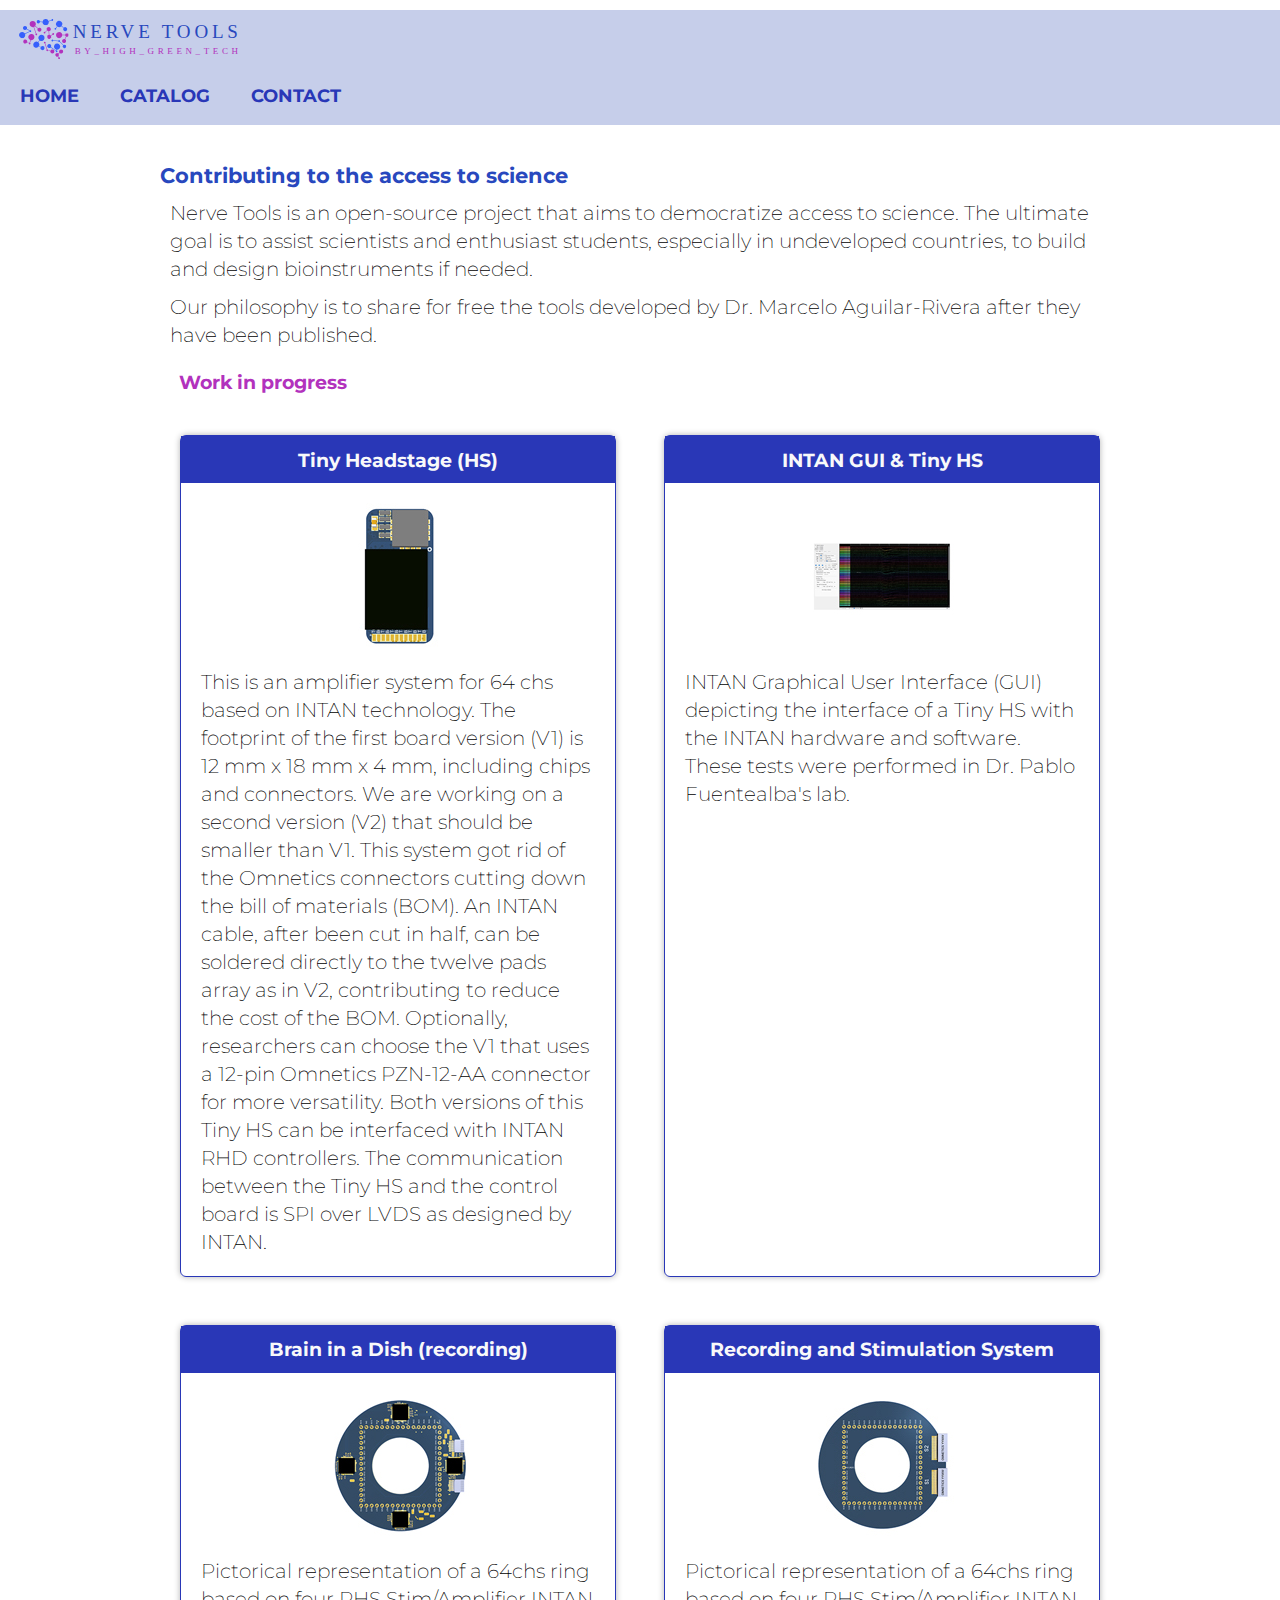
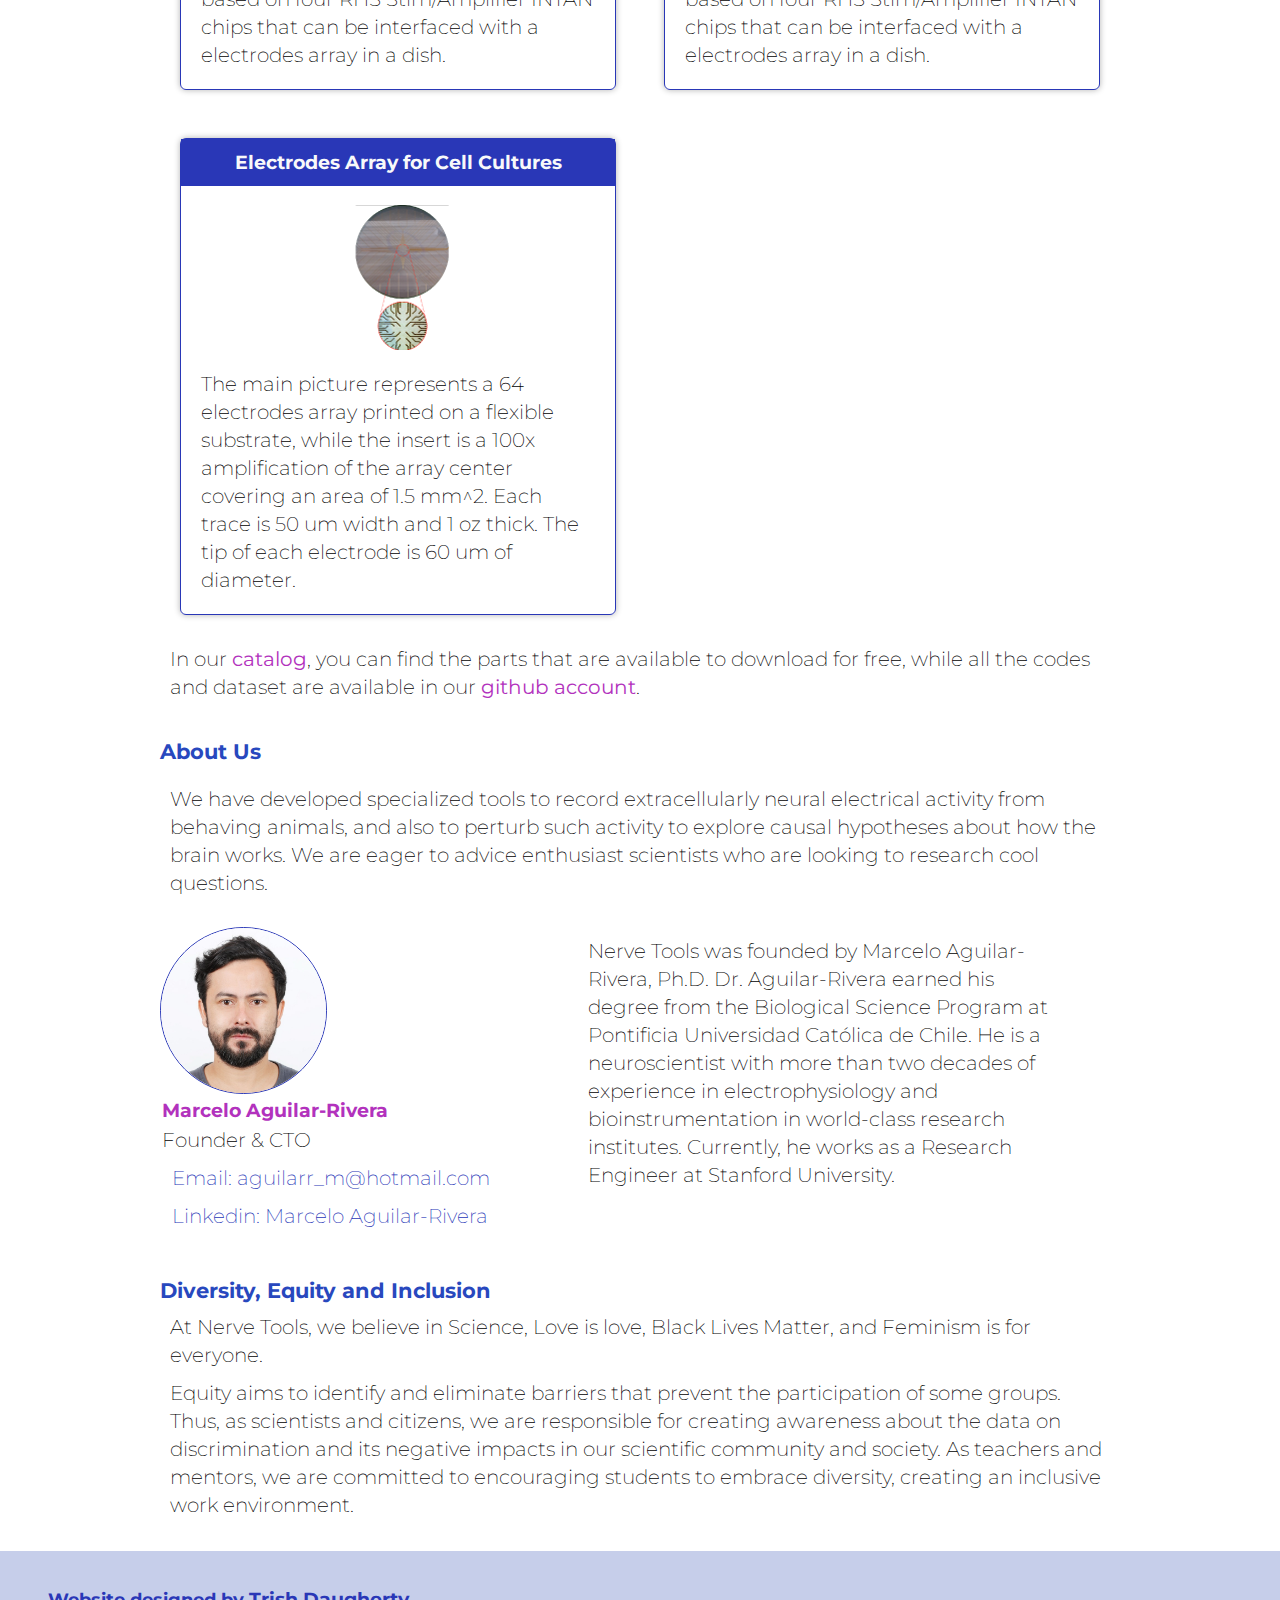
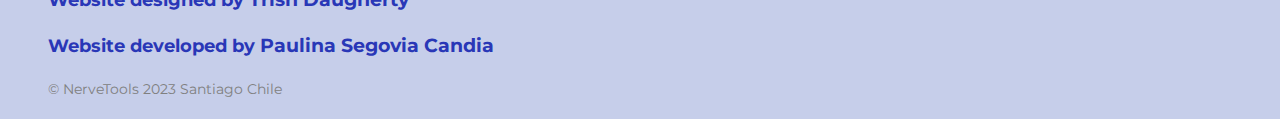
==== commit 920fcdc0: "Add designed by" ====
--- a/index.html
+++ b/index.html
@@ -95,16 +95,22 @@
       <p id="p1">We have developed specialized tools to record extracellularly neural electrical activity from behaving animals, and also to perturb such activity to explore causal hypotheses about how the brain works. We are eager to advice enthusiast scientists who are looking to research cool questions. </p>
       
       <div class="marcelo" id="marceloInfo">
+        <section>
         <img id="marceloPic" src="images/marcelo2.jpeg" alt="Marcelo Aguilar-Rivera">
-      <h2>Marcelo Aguilar-Rivera</h2>
-      <h3 id="founder">Founder & CTO</h3>
-      <a class="email" href="mailto:aguilarr_m@hotmail.com">Email: aguilarr_m@hotmail.com</a> 
-      </div>
+        <h2>Marcelo Aguilar-Rivera</h2>
+        <h3 id="founder">Founder & CTO</h3>
+        <p>
+        <a href="mailto:aguilarr_m@hotmail.com">Email: aguilarr_m@hotmail.com</a> 
+        </p>
+        <p>
+        <a href="https://www.linkedin.com/in/marcelo-aguilar-rivera/" target="_blank">Linkedin: Marcelo Aguilar-Rivera</a>
+        </p>
+      </section>
      
       <div id="descP">
         <p> Nerve Tools was founded by Marcelo Aguilar-Rivera, Ph.D. Dr. Aguilar-Rivera earned his degree from the Biological Science Program at Pontificia Universidad Católica de Chile. He is a neuroscientist with more than two decades of experience in electrophysiology and bioinstrumentation in world-class research institutes. Currently, he works as a Research Engineer at Stanford University. </p>  
       </div>   
-
+    </div>
     </div>
   </article>
 
@@ -118,7 +124,9 @@
 </main>
 <footer>
   <div>
-    <p id="paulina"> Website developed by <a href="https://www.linkedin.com/in/paulina-segovia-candia/" target="_blank">Paulina Segovia Candia </a> </p>
+    <p class="designDeveloper"> Website designed by <a class="designDeveloper"
+      href="https://www.linkedin.com/in/trish-daugherty/" target="_blank">Trish Daugherty </a> </p>
+    <p class="designDeveloper"> Website developed by <a class="designDeveloper" href="https://www.linkedin.com/in/paulina-segovia-candia/" target="_blank">Paulina Segovia Candia </a> </p>
     <p class="copy">&copy; NerveTools 2023 Santiago Chile</p>
   </div>
 </footer>
--- a/css/main.css
+++ b/css/main.css
@@ -38,7 +38,7 @@
 
   body {
     font-family: var(--primary-font);
-    max-width: 1800px;
+    max-width: 2000px;
     margin: auto;
     min-height: 100vh;
     /* width: 100%; */
@@ -132,30 +132,21 @@
     font-size: calc(var(--fs-base)*1.3);
     font-weight: var(--fw-b);
     margin-bottom: .5em;
+    margin-top: 1em;
     line-height: 1.1em;
   }
 
   main h2 {
     color: #B232BD;
     font-size: calc(var(--fs-base)*1.2);
-    margin-bottom: .3em;
     font-weight: var(--fw-b);
-    margin: .5em .5em 1em .5em;
-}
-
-  /* main h3 {
-    color: var(--secondary-color);
-    font-weight: var(--fw-l);
-   
-} */
-
-div.prodPic {
+    margin: 1em ;
+}
+
+.prodPic {
   display: flex;
   flex-direction: column;
   gap: var(--spacer);
-  /* flex-direction: column;
-  justify-content: center;
-  align-items: center; */
 }
 
 .artCards {
@@ -220,11 +211,6 @@
     margin: .2em 0 ;
 }
 
-.email {
-    color:var(--secondary-color);
-    /* font-family: var(--primary-font); */
-    font-weight: var(--fw-m);
-}
 
 .DEI ul li::before {
   content: "\2022"; 
@@ -242,6 +228,9 @@
 
 .contactForm {  
   min-height: 100vh;
+  display: flex;
+  flex-direction: column;
+  align-items: center;
  }
 
  #simpleForm {
@@ -346,10 +335,11 @@
     font-family: var(--primary-font);
 }
 
-#paulina {
+.designDeveloper {
   color: var(--secondary-color);
   margin-top: 1em;
-  font-size: 1em;
+  font-size: 1.1em;
+  font-weight: var(--fw-b);
 }
 footer a {
     color:var(--tertiary-color);
@@ -370,58 +360,71 @@
 
 /* beginning Medium and desktop size screen*/
 
-@media screen and (min-width:701px) {
-
+@media only screen and (min-width:800px) {
+
+  header {
+    max-width: 100%;
+  }
   .navigation ul {
     justify-content:flex-start;
   }
 
+  h1 {
+    font-size: 1.6em;
+  }
+
+  h2 {
+    font-size: 1.5em;
+  }
+
   main {
-    font-size: 1.2em;
-    margin-left: 2.5em;
-    margin-right: 2.5em;
-}
-
-
- main article {
-  margin: auto;
-  margin-top: 2em;
- }
-
-div.prodPic {
-  /* display: flex;
-  flex: row;
-  gap: var(--spacer-dbl); */
-  display: grid;
-  grid-template-columns: 1fr 1fr;
-  /* grid-column: 1 / span 3;
-  grid-row: 1 / span 3; */
-
-}
+    font-size: 1.25em;
+    max-width: 75%;
+    margin: auto;
+  }
+
+  main article {
+    margin: auto;
+    margin-top: 2em;
+  }
+
+  div.prodPic {
+    display: grid;
+    grid-template-columns: 1fr 1fr;
+    gap: calc(var(--spacer) / 3);
+    font-size: 1em;
+  }
  
   /*******ABOUT US HOME*********/
-.grouping2 {
-  display: grid;
-  gap: 2em;
-}
-
-#p1 {
-  grid-column: 1 / span 3 ;
-  grid-row: 1 / 1;
-}
-#marceloInfo {
-  grid-column: 1/ 2;
-  grid-row: 2 / 3;
-}
-
-#descPic {
-  grid-column: 2 / 3;
-  grid-row: 2 / 3;
-}
-
-.marcelo h2, .marcelo h3, .marcelo a {
-  margin: .1em;
-}
+  .grouping2 {
+    display: grid;
+    gap: 1em;
+  }
+
+  #p1 {
+    grid-column: 1 / span 3 ;
+    grid-row: 1 / 1;
+  }
+
+  #marceloInfo {
+    /* grid-column: 1/ 2;
+    grid-row: 2 / 3; */
+    display: grid;
+    grid-template-columns: 1fr 1.2fr;
+  }
+
+  #descPic {
+    grid-column: 2 / 3;
+    grid-row: 2 / 3;
+  }
+
+  .marcelo h2, .marcelo h3, .marcelo a {
+    margin: .1em;
+  }
+
+  #simpleForm {
+    max-width: 500px;
+  }
 }
 
   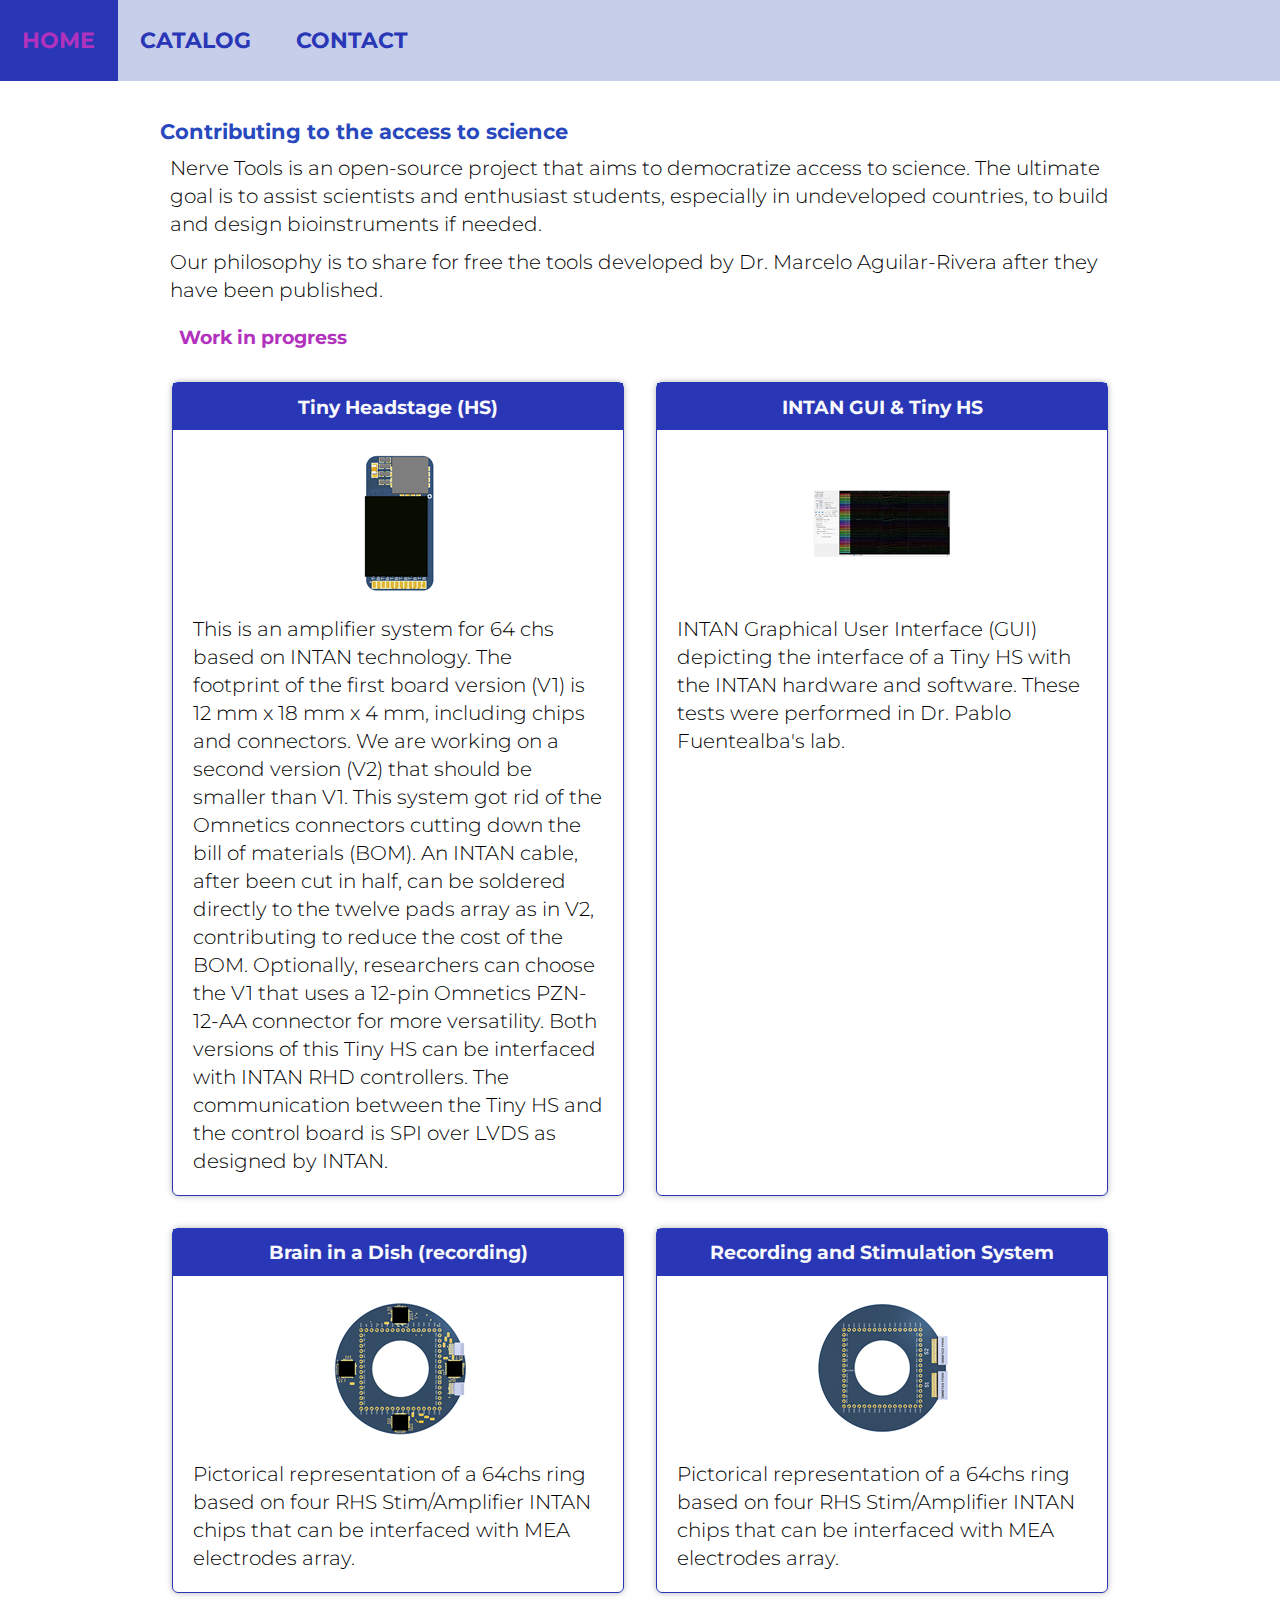
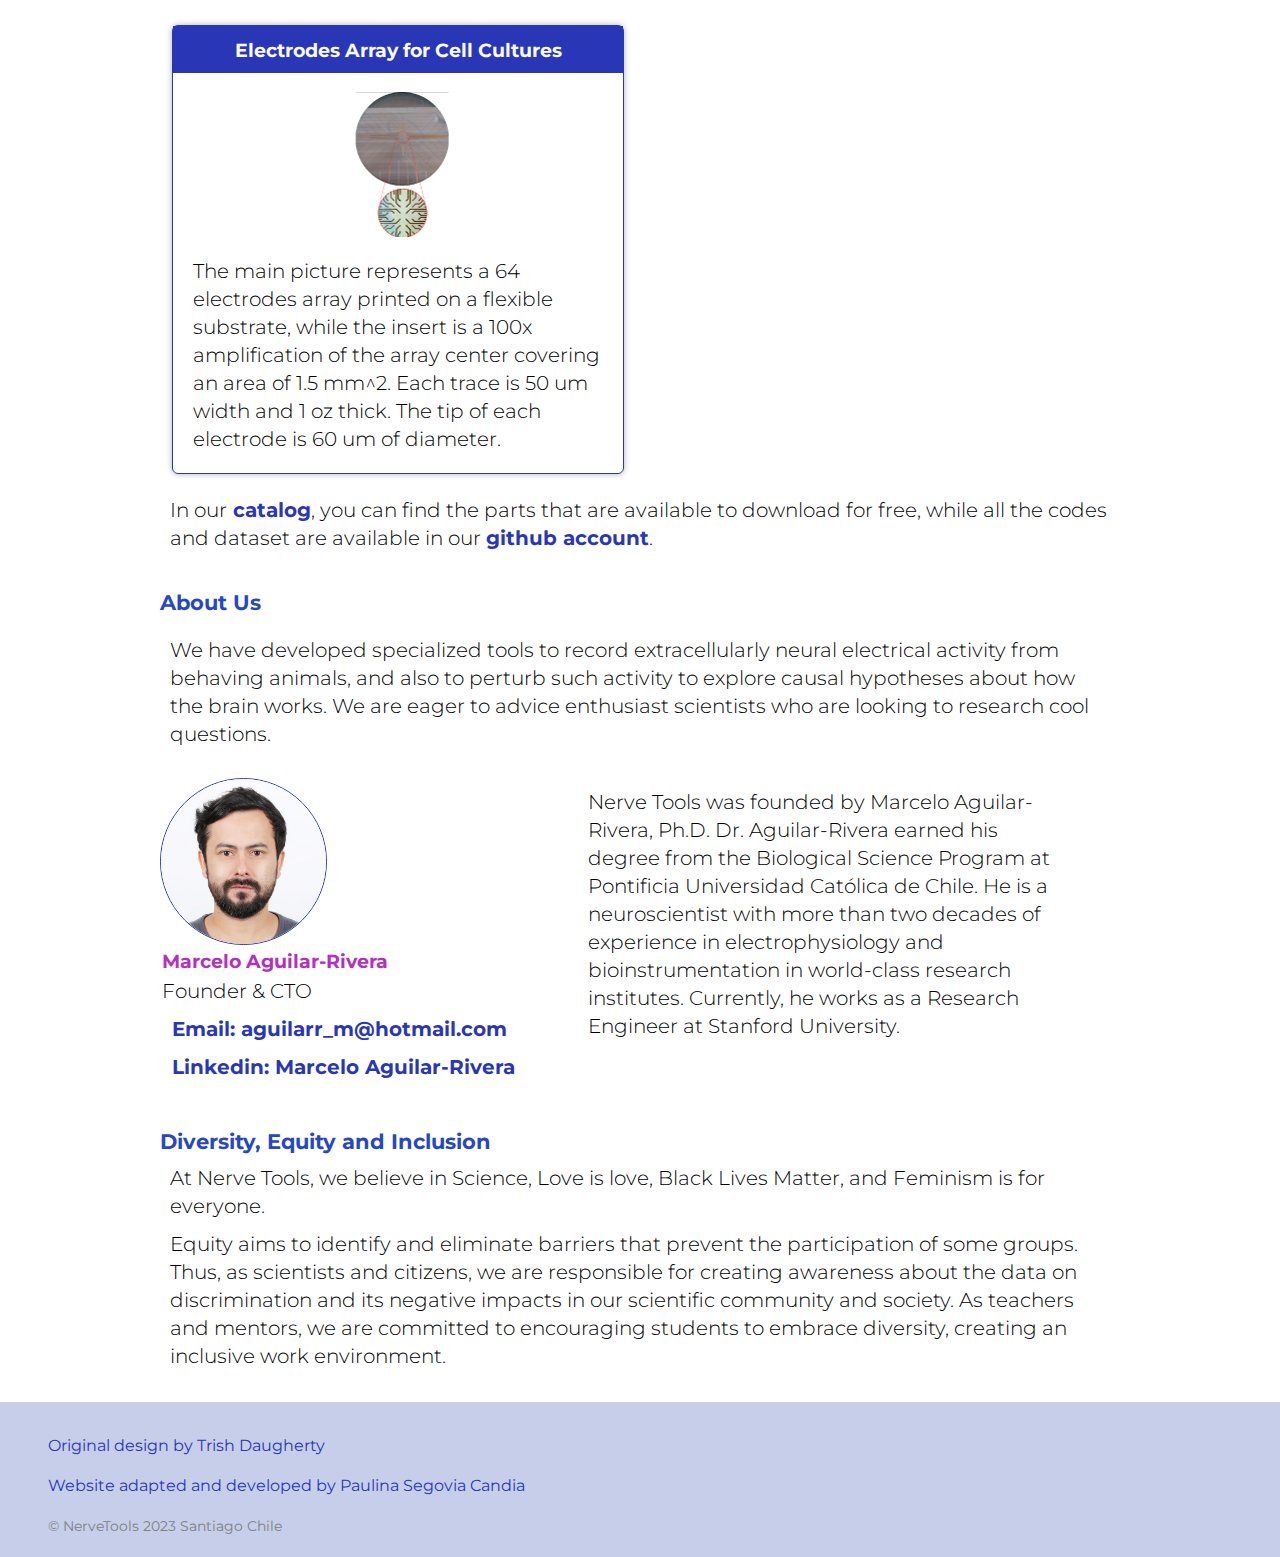
==== commit 095bbfe0: "responsive navbar" ====
--- a/index.html
+++ b/index.html
@@ -10,30 +10,43 @@
     <meta name="author" content="Paulina Segovia, Marcelo Aguilar Rivera">
 
     <title>Nervetools by Hi Green Tech</title>
-    <link rel="stylesheet" href="css/reset.css">
-    <link rel="stylesheet" href="css/main.css">
+
+    <!-- GOOGLE FONTS -->
     <link rel="preconnect" href="https://fonts.googleapis.com">
     <link rel="preconnect" href="https://fonts.gstatic.com" crossorigin>
     <link href="https://fonts.googleapis.com/css2?family=Montserrat:wght@200;300;400;700;800&family=Source+Sans+Pro:wght@200;300;400&display=swap" rel="stylesheet">
+
+    <!-- FONT AWESOME -->
+    <link rel="stylesheet" href="https://cdnjs.cloudflare.com/ajax/libs/font-awesome/6.4.0/css/all.min.css" integrity="sha512-iecdLmaskl7CVkqkXNQ/ZH/XLlvWZOJyj7Yy7tcenmpD1ypASozpmT/E0iPtmFIB46ZmdtAc9eNBvH0H/ZpiBw==" crossorigin="anonymous" referrerpolicy="no-referrer" />
+
+    <!-- STYLES -->
+    <link rel="stylesheet" href="css/reset.css">
+    <link rel="stylesheet" href="css/main.css">
+    
+    <script src="scripts/script.js" async></script>
     
   </head>
 
 <body>
 
   <header>
-    <div class="logo">
+    <!-- <div class="logo">
     <img  class="logo" src="images/Logo.svg" alt="Nerve Tools logo">
-    </div>
+    </div> -->
 
-    <div id="nav">
-      <nav class="navigation">
-        <ul>
-          <li><a href="#" class="current">Home</a></li>
-          <li><a href="pages/products.html">Catalog</a></li>
-          <li><a href="pages/contact.html">Contact</a></li>
-        </ul>      
-      </nav>
-    </div>
+    <nav class="topnav" id="myTopnav">
+      <!-- <nav class="navigation"> -->
+        <a href="#home" class="active">Home</a>
+        <a href="pages/products.html" >Catalog</a>
+        <a href="pages/contact.html" >Contact</a>
+       
+        <a href="#" class="icon">
+          <i class="fa fa-bars"></i>
+          <!-- <i class="fa-regular fa-rectangle-xmark closeIcon"></i>  -->
+        </a> 
+        
+      <!-- </nav> -->
+    </nav>
   </header>
 
   <main>
@@ -66,13 +79,13 @@
       <article class="artCards">
         <h2> Brain in a Dish (recording)</h2>
         <img src="images/BrainDishProjectSm.jpg" alt="brain dish project">
-        <p>Pictorical representation of a 64chs ring based on four RHS Stim/Amplifier INTAN chips that can be interfaced with a electrodes array in a dish.</p>
+        <p>Pictorical representation of a 64chs ring based on four RHS Stim/Amplifier INTAN chips that can be interfaced with MEA electrodes array.</p>
       </article>
 
       <article class="artCards">
         <h2>Recording and Stimulation System</h2>
         <img src="images/BrainDishProject2Sm.jpg" alt="brain dish project">
-        <p>Pictorical representation of a 64chs ring based on four RHS Stim/Amplifier INTAN chips that can be interfaced with a electrodes array in a dish.</p>
+        <p>Pictorical representation of a 64chs ring based on four RHS Stim/Amplifier INTAN chips that can be interfaced with MEA electrodes array.</p>
       </article>
 
       <article class="artCards">
@@ -84,7 +97,7 @@
       </article>
   </div>
   <div class="grouping">
-    <p>In our<a href="pages/products.html"> catalog</a>, you can find the parts that are available to download for free, while all the codes and dataset are available in our <a href="https://github.com/nervetools" target="_blank"> github account</a>. </p>
+    <p>In our<a href="pages/products.html" class="inLink"> catalog</a>, you can find the parts that are available to download for free, while all the codes and dataset are available in our <a href="https://github.com/nervetools" class="inLink" target="_blank"> github account</a>. </p>
   </div>
   </article>
 
@@ -100,10 +113,10 @@
         <h2>Marcelo Aguilar-Rivera</h2>
         <h3 id="founder">Founder & CTO</h3>
         <p>
-        <a href="mailto:aguilarr_m@hotmail.com">Email: aguilarr_m@hotmail.com</a> 
+        <a href="mailto:aguilarr_m@hotmail.com" class="inLink">Email: aguilarr_m@hotmail.com</a> 
         </p>
         <p>
-        <a href="https://www.linkedin.com/in/marcelo-aguilar-rivera/" target="_blank">Linkedin: Marcelo Aguilar-Rivera</a>
+        <a href="https://www.linkedin.com/in/marcelo-aguilar-rivera/" class="inLink" target="_blank">Linkedin: Marcelo Aguilar-Rivera</a>
         </p>
       </section>
      
@@ -124,9 +137,9 @@
 </main>
 <footer>
   <div>
-    <p class="designDeveloper"> Website designed by <a class="designDeveloper"
-      href="https://www.linkedin.com/in/trish-daugherty/" target="_blank">Trish Daugherty </a> </p>
-    <p class="designDeveloper"> Website developed by <a class="designDeveloper" href="https://www.linkedin.com/in/paulina-segovia-candia/" target="_blank">Paulina Segovia Candia </a> </p>
+    <p class="designDeveloper"> Original design by <a class="designDeveloper"
+      href="https://trishdaugherty.com/" target="_blank">Trish Daugherty </a> </p>
+    <p class="designDeveloper"> Website adapted and developed by <a class="designDeveloper" href="https://www.linkedin.com/in/paulina-segovia-candia/" target="_blank">Paulina Segovia Candia </a> </p>
     <p class="copy">&copy; NerveTools 2023 Santiago Chile</p>
   </div>
 </footer>
--- a/css/main.css
+++ b/css/main.css
@@ -11,7 +11,7 @@
   /* typography*/
   --primary-font: 'Montserrat', sans-serif;
   --secondary-font: 'Source Sans Pro', serif;
-  --fw-l: 200;
+  --fw-l: 300;
   --fw-m:400;
   --fw-b:700;
   --fs-base: 1rem;
@@ -83,7 +83,12 @@
 ***********************************************************
 **************************************************************/
 
-.navigation { margin-top: .5em; }
+.topnav {
+  overflow: hidden;
+  background-color: var(--primary-color);
+}
+
+/* .navigation { margin-top: .5em; }
 
 .navigation ul {
   display: flex;
@@ -96,19 +101,55 @@
   border-bottom: none;
   font-weight:400;
   /* font-family: var(--primary-font); */
-  }
-
-.navigation a {
+  /* } */
+
+
+.topnav a {
+  text-transform: uppercase;
+  float: left;
+  display: block;
+  color: var(--secondary-color);
+  text-align: center;
+  padding: 1.3em 1em;
+  text-decoration: none;
+  font-weight: var(--fw-b);
+  font-size: 1.4em;
+}
+
+.topnav a:hover {
+  background-color: var(--secondary-color);
+  color: var(--primary-color);
+}
+
+.topnav a.active {
+  color: #B232BD;
+}
+
+.topnav .icon {
+  display: none;
+}
+
+.topnav .icon a:hover {
+  color: var(--secondary-color);
+  background-color: var(--primary-color);
+}
+
+.fa-bars {
+  font-size: 1.3em;
+  /* padding-right: .8em; */
+}
+
+/* .navigation a {
   text-transform: uppercase;
   display: block;
   padding: .8em;
   font-weight: var(--fw-b);
   font-size: calc(var(--fs-base) * 1.1);
-}
-
-.navigation a:hover {  color: #4BA2C2; }
-
-.navigation a:active {  color: #B232BD; }
+} */
+
+/* .navigation a:hover {  color: #4BA2C2; }
+
+.navigation a:active {  color: #B232BD; } */
 
 
    /********************************************************
@@ -118,11 +159,11 @@
 **************************************************************/
  
   main {
-    margin: 1.5em;
+    margin: .5em;
   }
   
   main article {
-    margin: 1em 1.5em 0 1.5em;;
+    margin: 1.1em 1.1em 0 1.1em;;
     line-height: 1.4em;
     font-weight: var(--fw-l);
   }
@@ -143,6 +184,10 @@
     margin: 1em ;
 }
 
+.inLink {
+  font-weight: bold;
+}
+
 .prodPic {
   display: flex;
   flex-direction: column;
@@ -153,7 +198,7 @@
   border: solid 1px var(--secondary-color);
   border-radius:  var(--border-radius);
   box-shadow: var(--shadow);  
-  margin: 1em;
+  margin: .6em;
 
 
 }
@@ -188,10 +233,10 @@
   margin: .5em;
 }
 
-.products a, .description a {
+/* .products a, .description a {
     color: var(--tertiary-color);
     font-weight: var(--fw-m);
-}
+} */
 
 .articlePics {
     display: flex;
@@ -338,17 +383,14 @@
 .designDeveloper {
   color: var(--secondary-color);
   margin-top: 1em;
-  font-size: 1.1em;
-  font-weight: var(--fw-b);
-}
-footer a {
-    color:var(--tertiary-color);
-    line-height: 1.5em;
-}
-
-footer a:hover {  color: #4BA2C2; }
-
-footer a:active {  color:var(--secondary-color); }
+  font-size: 1em;
+  line-height: 1.5em;
+  /* font-weight: var(--fw-b); */
+}
+
+
+footer a:hover {  color: var(--tertiary-color); }
+
 
 .copy {
     font-size: .9em;
@@ -360,14 +402,40 @@
 
 /* beginning Medium and desktop size screen*/
 
+/* NAVBAR */
+
+@media screen and (max-width: 600px) {
+  .topnav a:not(:first-child) {display: none;}
+  .topnav a.icon {
+    float: right;
+    display: block;
+  }
+}
+
+
+@media screen and (max-width: 600px) {
+  .topnav.responsive {position: relative;}
+  .topnav.responsive .icon {
+    position: absolute;
+    right: 0;
+    top: 0;
+  }
+  .topnav.responsive a {
+    float: none;
+    display: block;
+    text-align: left;
+  }
+} 
+
+
 @media only screen and (min-width:800px) {
 
   header {
     max-width: 100%;
   }
-  .navigation ul {
+  /* .navigation ul {
     justify-content:flex-start;
-  }
+  } */
 
   h1 {
     font-size: 1.6em;
